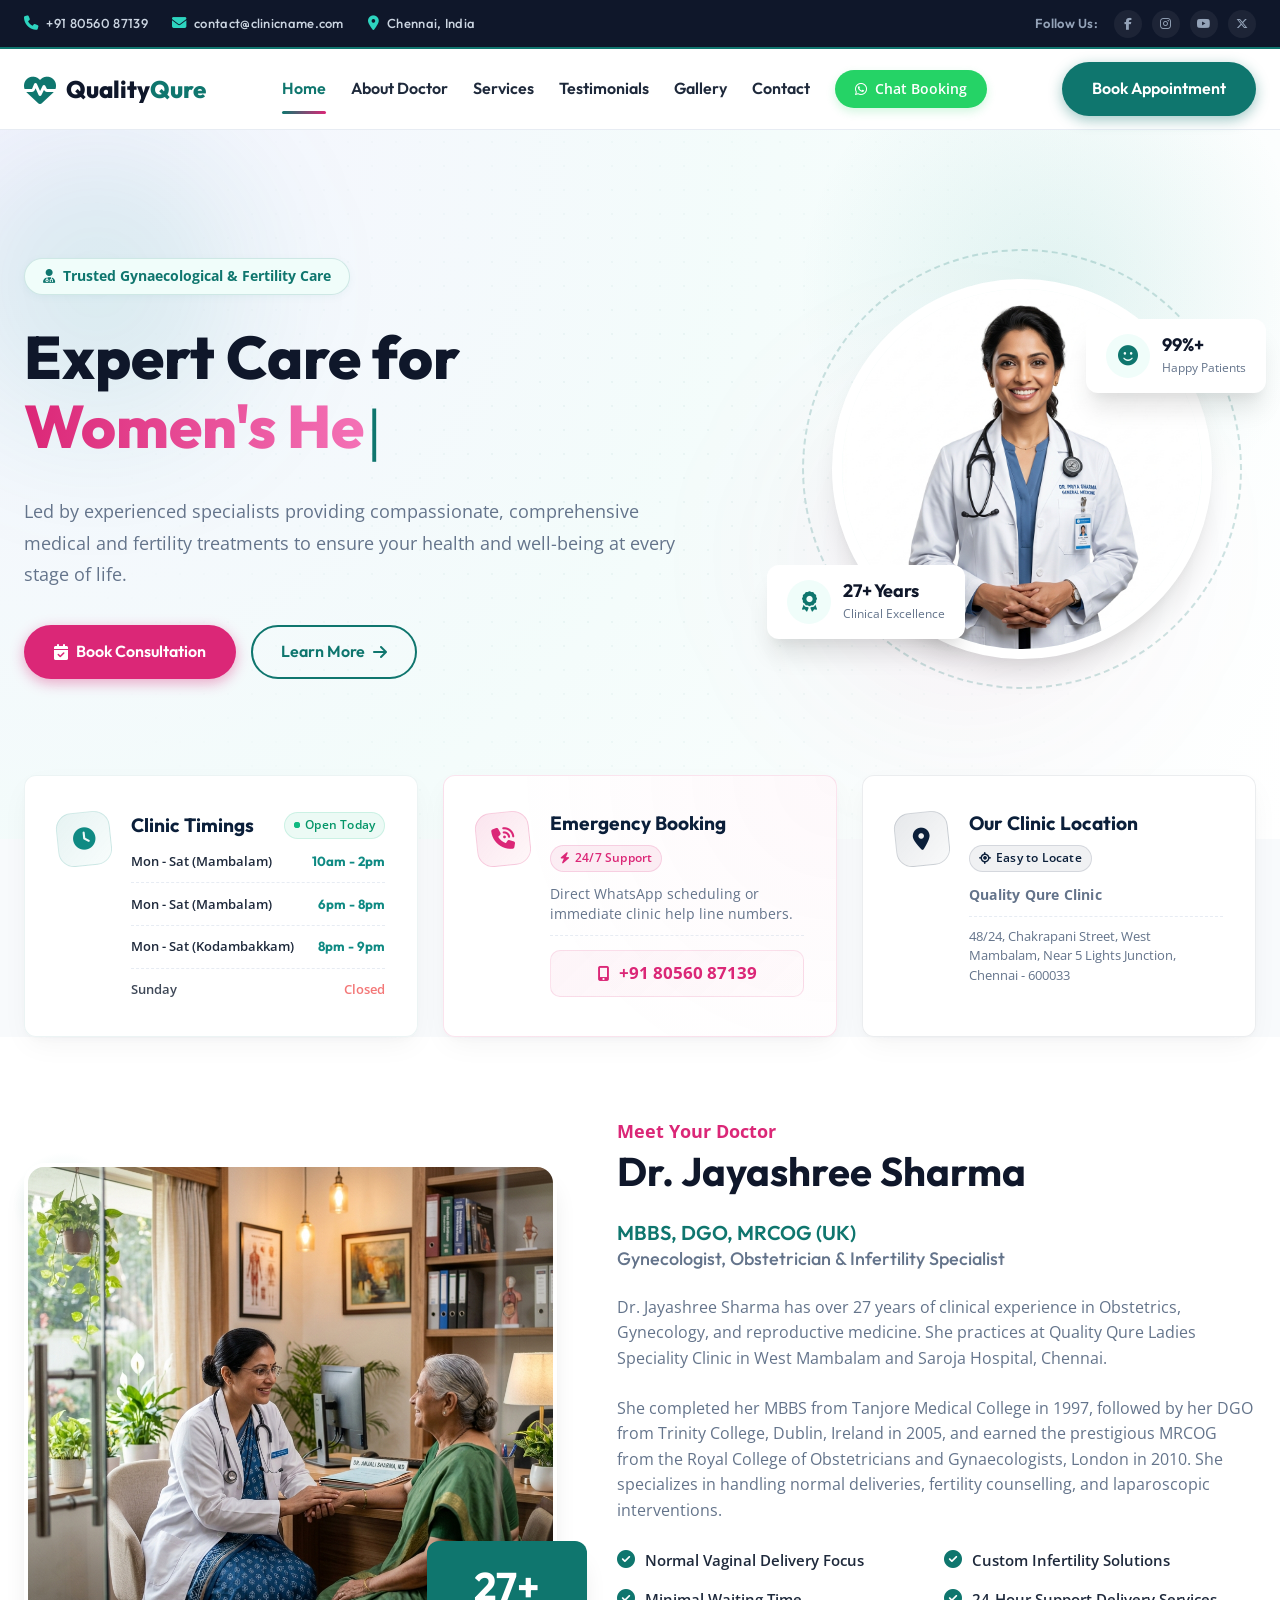
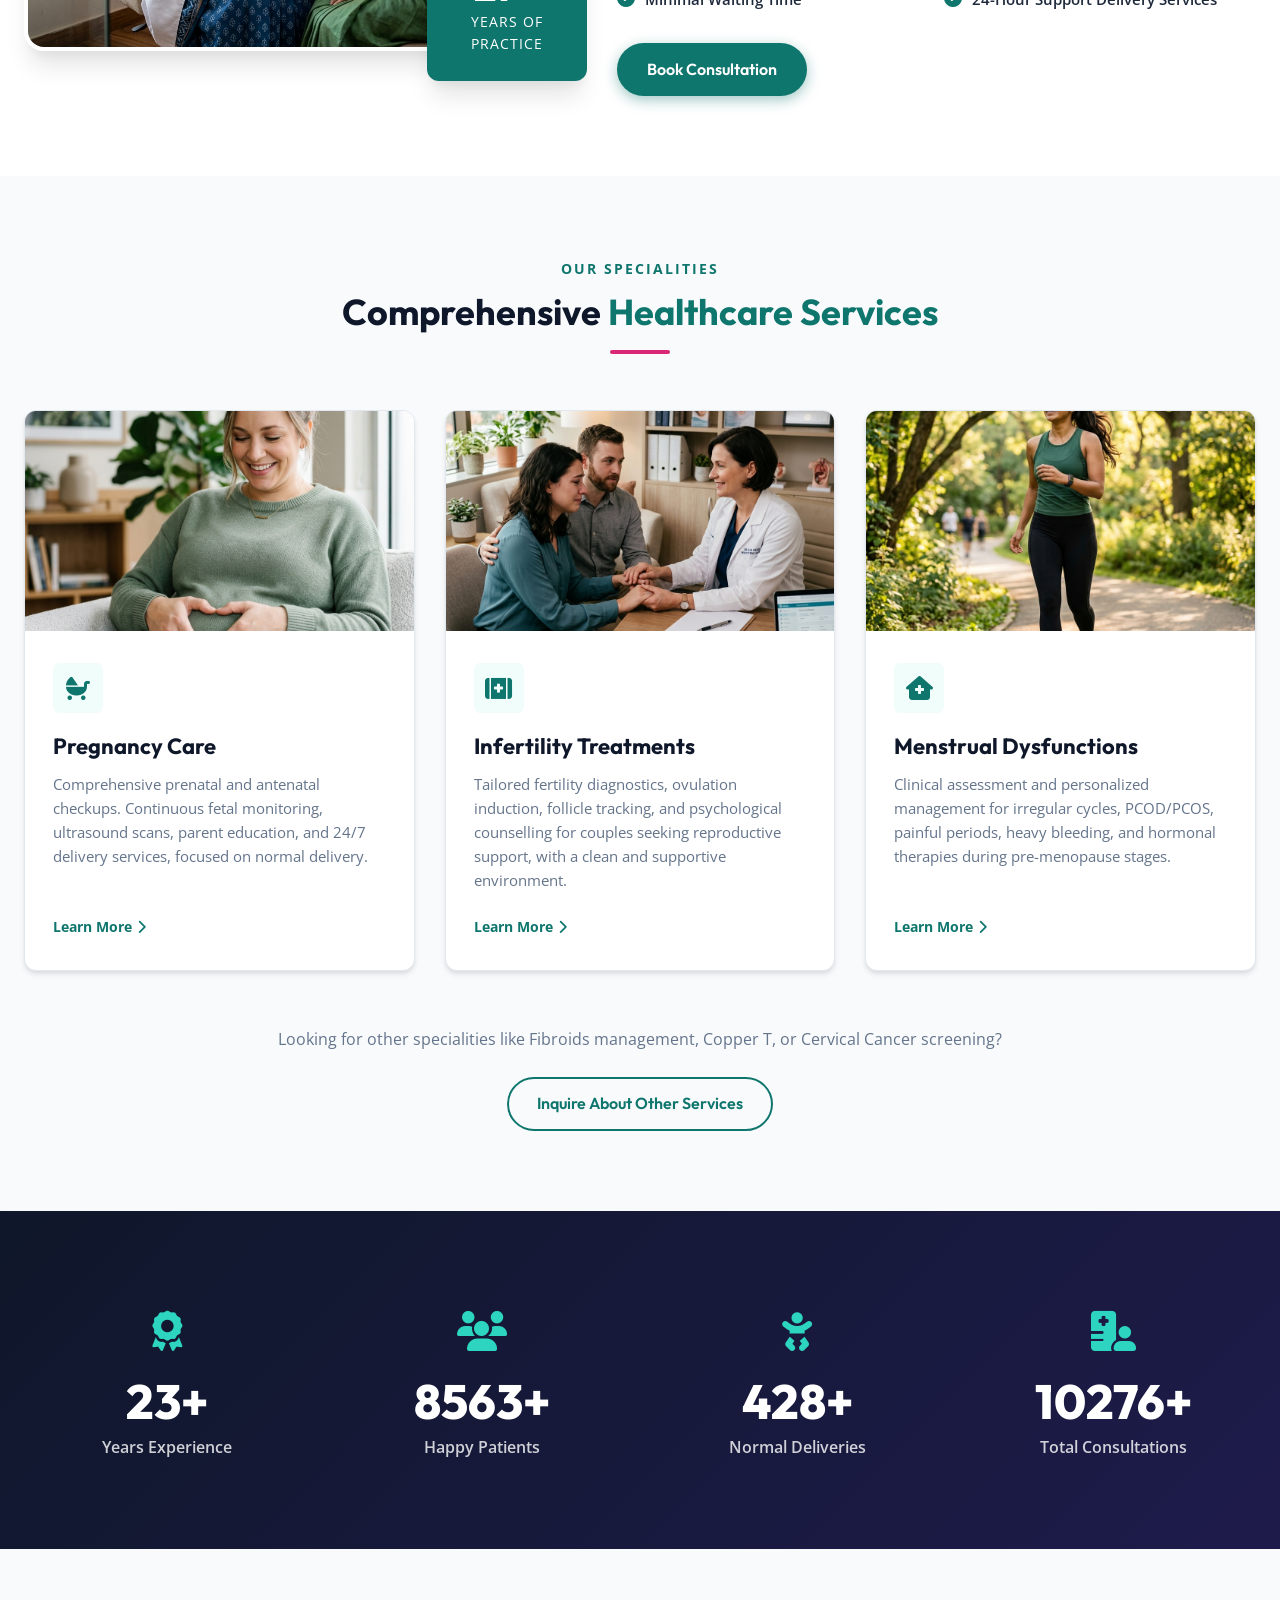
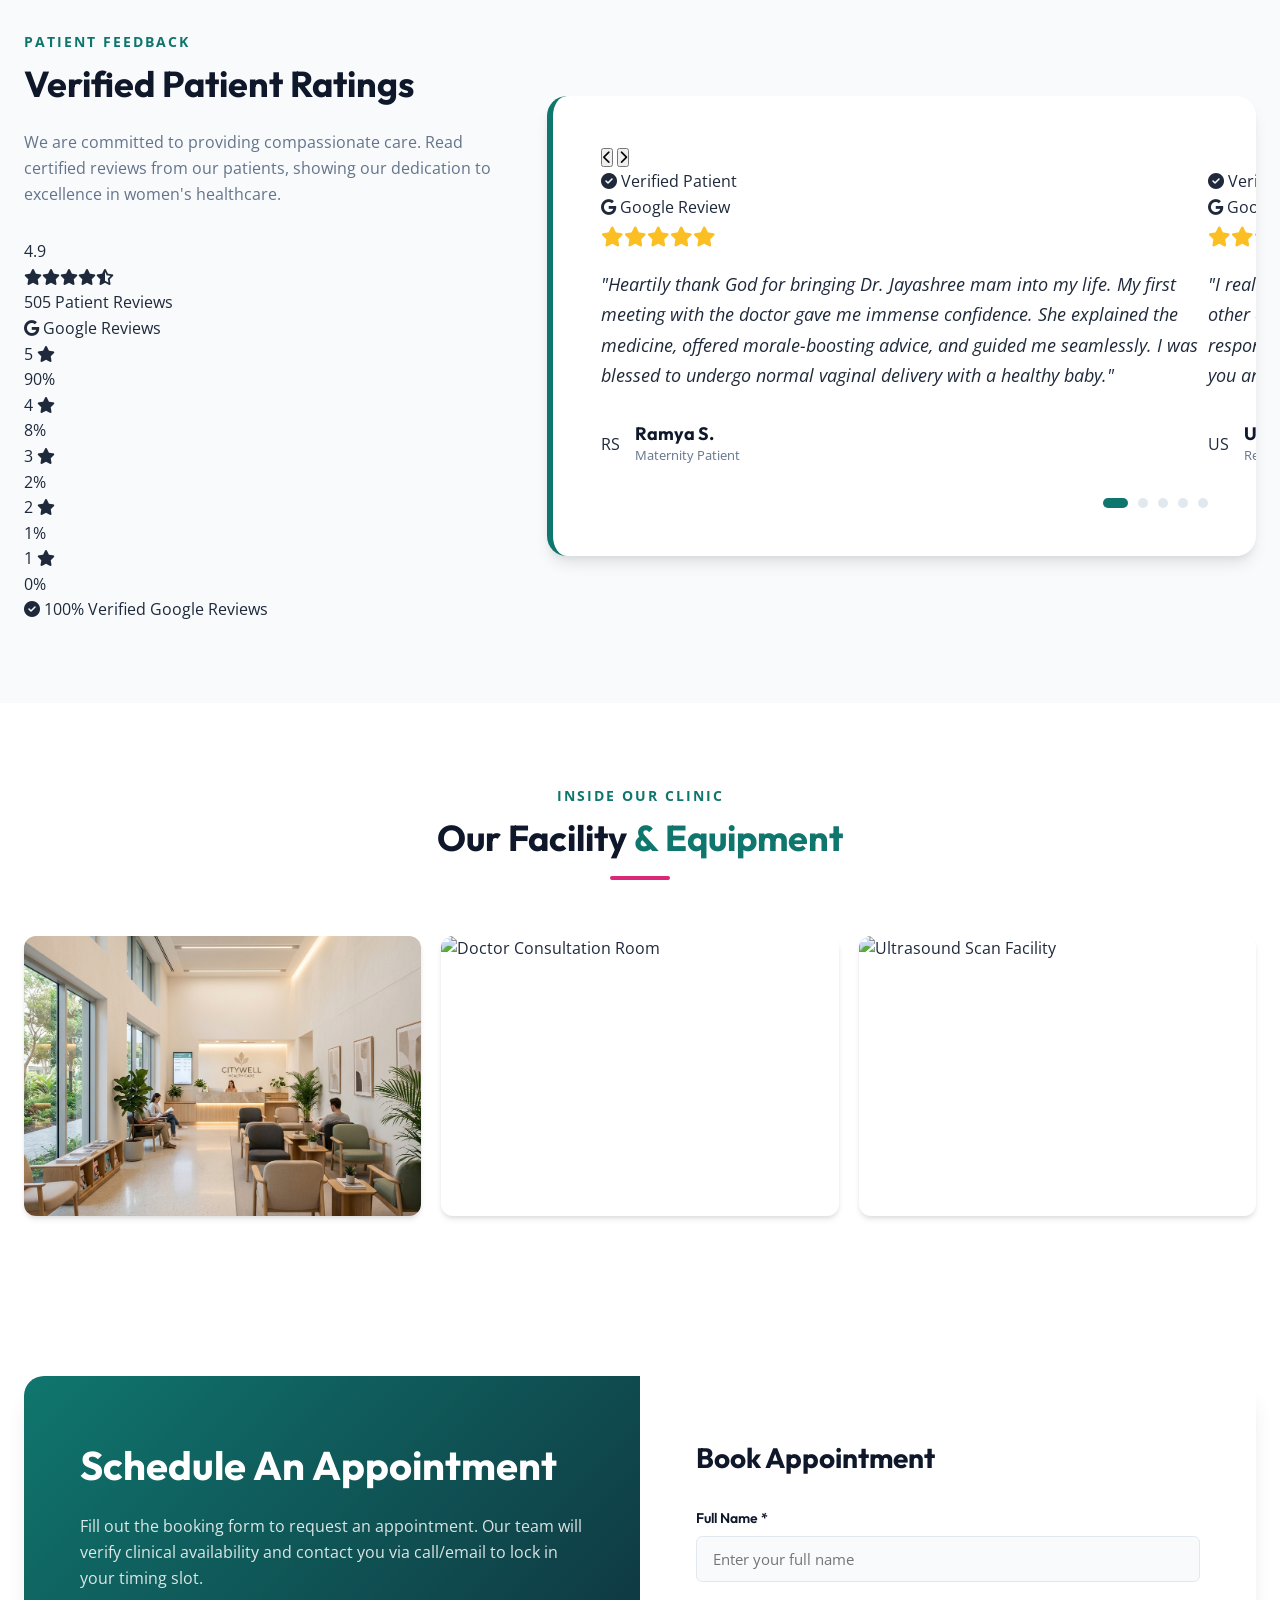
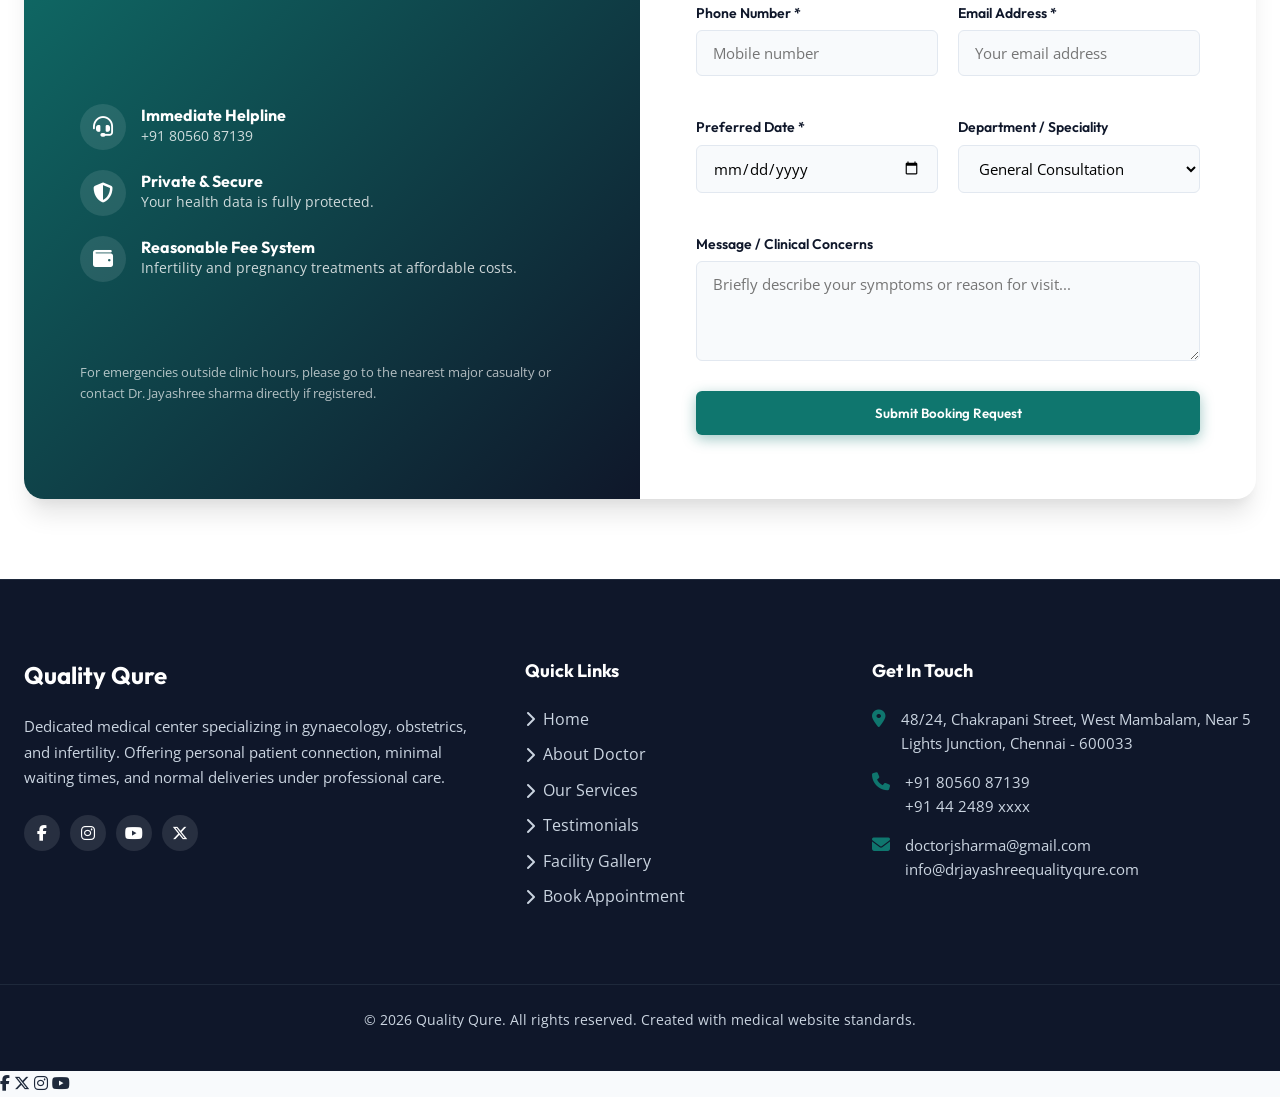
==== index.html @ 62d3a0bb "adding all files" ====
<!DOCTYPE html>
<html lang="en">
<head>
  <meta charset="UTF-8">
  <meta name="viewport" content="width=device-width, initial-scale=1.0">
  <meta name="description" content="Professional Doctor & Clinic Website Template. Reusable, fast, responsive and optimized for medical practitioners.">
  <title>Care & Qure - Professional Doctor Speciality Clinic</title>

  <!-- Google Fonts: Outfit (Headings) & Open Sans (Body), with Poppins & Inter for Hero -->
  <link rel="preconnect" href="https://fonts.googleapis.com">
  <link rel="preconnect" href="https://fonts.gstatic.com" crossorigin>
  <link href="https://fonts.googleapis.com/css2?family=Inter:wght@300;400;500;600;700&family=Poppins:wght@300;400;500;600;700;800&family=Open+Sans:ital,wght@0,300..800;1,300..800&family=Outfit:wght@100..900&display=swap" rel="stylesheet">

  <!-- FontAwesome Icons for modern aesthetic -->
  <link rel="stylesheet" href="https://cdnjs.cloudflare.com/ajax/libs/font-awesome/6.4.2/css/all.min.css">

  <!-- Custom Stylesheet -->
  <link rel="stylesheet" href="css/style.css">
</head>
<body>

  <!-- =========================================
       TOP CONTACT & SOCIAL BAR
       ========================================= -->
  <div class="top-bar">
    <div class="container top-bar-content">
      <ul class="top-bar-info">
        <!-- CUSTOMIZATION: Modify clinic contact details below -->
        <li><i class="fa-solid fa-phone"></i> <a href="tel:+918056087139">+91 80560 87139</a></li>
        <li><i class="fa-solid fa-envelope"></i> <a href="mailto:contact@clinicname.com">contact@clinicname.com</a></li>
        <li><i class="fa-solid fa-location-dot"></i> <span>Chennai, India</span></li>
      </ul>
      <div class="top-bar-social">
        <span>Follow Us:</span>
        <div class="social-links">
          <!-- CUSTOMIZATION: Insert social channel links below -->
          <a href="#" class="social-btn" aria-label="Facebook"><i class="fa-brands fa-facebook-f"></i></a>
          <a href="#" class="social-btn" aria-label="Instagram"><i class="fa-brands fa-instagram"></i></a>
          <a href="#" class="social-btn" aria-label="YouTube"><i class="fa-brands fa-youtube"></i></a>
          <a href="#" class="social-btn" aria-label="Twitter"><i class="fa-brands fa-x-twitter"></i></a>
        </div>
      </div>
    </div>
  </div>

  <!-- =========================================
       MAIN STICKY HEADER & NAVIGATION
       ========================================= -->
  <header class="main-header">
    <div class="container header-container">
      <a href="#home" class="logo">
        <span class="logo-icon"><i class="fa-solid fa-heart-pulse"></i></span>
        <!-- CUSTOMIZATION: Clinic / Doctor Brand Name -->
        <span class="logo-text">Quality<span>Qure</span></span>
      </a>

      <!-- Desktop Navigation Menu -->
      <nav class="nav-menu">
        <a href="index.html" class="nav-link active">Home</a>
        <a href="about.html" class="nav-link">About Doctor</a>
        <a href="services.html" class="nav-link">Services</a>
        <a href="testimonials.html" class="nav-link">Testimonials</a>
        <a href="gallery.html" class="nav-link">Gallery</a>
        <a href="contact.html" class="nav-link">Contact</a>
        
        <!-- Easy Mobile Call Action -->
        <a href="https://wa.me/918056087139" target="_blank" class="nav-whatsapp-btn">
          <i class="fa-brands fa-whatsapp"></i> Chat Booking
        </a>
      </nav>

      <!-- CTA Appointment Button -->
      <a href="contact.html" class="btn btn-primary header-btn">Book Appointment</a>

      <!-- Hamburger Icon for Mobile Drawer -->
      <button class="hamburger" aria-label="Toggle Navigation Menu">
        <i class="fa-solid fa-bars"></i>
      </button>
    </div>
  </header>

  <main>
    <!-- =========================================
         HERO BANNER SECTION
         ========================================= -->
    <section id="home" class="hero">
      <!-- Premium ambient background glows -->
      <div class="hero-glow-1"></div>
      <div class="hero-glow-2"></div>
      
      <div class="container hero-grid">
        <div class="hero-content">
          <div class="hero-tag">
            <i class="fa-solid fa-user-doctor"></i> Trusted Gynaecological & Fertility Care
          </div>
          <!-- CUSTOMIZATION: Main Headline and Specializations -->
          <h1 class="hero-title" id="hero-typewriter-title">Expert Care for <span>Women's Health</span> Needs</h1>
          <p class="hero-text">
            Led by experienced specialists providing compassionate, comprehensive medical and fertility treatments to ensure your health and well-being at every stage of life.
          </p>
          <div class="hero-btns">
            <a href="contact.html" class="btn btn-accent"><i class="fa-solid fa-calendar-check"></i> Book Consultation</a>
            <a href="about.html" class="btn btn-secondary">Learn More <i class="fa-solid fa-arrow-right"></i></a>
          </div>
        </div>
        
        <div class="hero-image-wrapper">
          <!-- Glowing decorative portrait rings -->
          <div class="hero-circle-deco-1"></div>
          <div class="hero-circle-deco-2"></div>

          <!-- Main Hero Portrait -->
          <div class="hero-img-container">
            <!-- CUSTOMIZATION: Replace image with doctor's profile picture -->
            <img src="images/hero_doctor.png" alt="Dr. Jayashree Sharma - Specialist Doctor">
          </div>
          
          <!-- Floating badge 1: Experience -->
          <div class="floating-badge badge-1">
            <div class="icon"><i class="fa-solid fa-award"></i></div>
            <div class="badge-info">
              <h4>27+ Years</h4>
              <p>Clinical Excellence</p>
            </div>
          </div>
          
          <!-- Floating badge 2: Patient Satisfaction -->
          <div class="floating-badge badge-2">
            <div class="icon"><i class="fa-solid fa-face-smile"></i></div>
            <div class="badge-info">
              <h4>99%+</h4>
              <p>Happy Patients</p>
            </div>
          </div>
        </div>
      </div>
    </section>

    <!-- =========================================
         QUICK INFO CARDS OVERLAY
         ========================================= -->
    <section class="quick-info">
      <div class="container quick-info-grid">
        <!-- Card 1: Timings -->
        <div class="info-card card-primary card-timings">
          <div class="info-card-icon"><i class="fa-solid fa-clock"></i></div>
          <div class="info-card-content">
            <div class="card-meta-row">
              <h3>Clinic Timings</h3>
              <div class="status-indicator status-open">
                <span class="status-dot"></span> Open Today
              </div>
            </div>
            <ul class="schedule-list">
              <li><strong>Mon - Sat (Mambalam)</strong> <span class="time-accent">10am - 2pm</span></li>
              <div class="schedule-divider"></div>
              <li><strong>Mon - Sat (Mambalam)</strong> <span class="time-accent">6pm - 8pm</span></li>
              <div class="schedule-divider"></div>
              <li><strong>Mon - Sat (Kodambakkam)</strong> <span class="time-accent">8pm - 9pm</span></li>
              <div class="schedule-divider"></div>
              <li class="sunday-row"><strong>Sunday</strong> <span class="time-closed">Closed</span></li>
            </ul>
          </div>
        </div>

        <!-- Card 2: Contact Info (Focal Point) -->
        <div class="info-card card-accent card-emergency">
          <div class="info-card-icon"><i class="fa-solid fa-phone-volume"></i></div>
          <div class="info-card-content">
            <div class="card-meta-row">
              <h3>Emergency Booking</h3>
              <div class="status-indicator status-support">
                <i class="fa-solid fa-bolt"></i> 24/7 Support
              </div>
            </div>
            <p class="emergency-desc">Direct WhatsApp scheduling or immediate clinic help line numbers.</p>
            <div class="emergency-action-divider"></div>
            <a href="tel:+918056087139" class="emergency-phone-btn">
              <i class="fa-solid fa-mobile-screen-button"></i> +91 80560 87139
            </a>
          </div>
        </div>

        <!-- Card 3: Mail/Location -->
        <div class="info-card card-dark card-location">
          <div class="info-card-icon"><i class="fa-solid fa-location-dot"></i></div>
          <div class="info-card-content">
            <div class="card-meta-row">
              <h3>Our Clinic Location</h3>
              <div class="status-indicator status-easy">
                <i class="fa-solid fa-location-crosshairs"></i> Easy to Locate
              </div>
            </div>
            <p class="clinic-name">Quality Qure Clinic</p>
            <div class="location-divider"></div>
            <p class="clinic-address">48/24, Chakrapani Street, West Mambalam, Near 5 Lights Junction, Chennai - 600033</p>
          </div>
        </div>
      </div>
    </section>

    <!-- =========================================
         ABOUT THE DOCTOR SECTION
         ========================================= -->
    <section id="about" class="about section-padding">
      <div class="container about-grid">
        <div class="about-images">
          <div class="about-img-main">
            <!-- CUSTOMIZATION: Doctor in clinical action / consultation picture -->
            <img src="images/about_doctor.png" alt="Doctor consulting patient in clinic">
          </div>
          <!-- Years of experience floating card -->
          <div class="about-experience-badge">
            <h3>27+</h3>
            <p>Years of Practice</p>
          </div>
          <div class="about-decoration"></div>
        </div>

        <div class="about-content">
          <span class="about-subtitle">Meet Your Doctor</span>
          <!-- CUSTOMIZATION: Doctor name, qualifications & introduction -->
          <h2 class="about-title">Dr. Jayashree Sharma</h2>
          <h3 style="color: var(--primary); font-size: 1.25rem; font-weight: 600; margin-bottom: 1.5rem;">
            MBBS, DGO, MRCOG (UK) <br>
            <span style="color: var(--text-muted); font-size: 1.125rem; font-weight: 500;">Gynecologist, Obstetrician & Infertility Specialist</span>
          </h3>
          <p class="about-text">
            Dr. Jayashree Sharma has over 27 years of clinical experience in Obstetrics, Gynecology, and reproductive medicine. She practices at Quality Qure Ladies Speciality Clinic in West Mambalam and Saroja Hospital, Chennai.
          </p>
          <p class="about-text">
            She completed her MBBS from Tanjore Medical College in 1997, followed by her DGO from Trinity College, Dublin, Ireland in 2005, and earned the prestigious MRCOG from the Royal College of Obstetricians and Gynaecologists, London in 2010. She specializes in handling normal deliveries, fertility counselling, and laparoscopic interventions.
          </p>
          
          <div class="about-features">
            <div class="about-feature-item"><i class="fa-solid fa-circle-check"></i> Normal Vaginal Delivery Focus</div>
            <div class="about-feature-item"><i class="fa-solid fa-circle-check"></i> Custom Infertility Solutions</div>
            <div class="about-feature-item"><i class="fa-solid fa-circle-check"></i> Minimal Waiting Time</div>
            <div class="about-feature-item"><i class="fa-solid fa-circle-check"></i> 24-Hour Support Delivery Services</div>
          </div>
          
          <a href="contact.html" class="btn btn-primary">Book Consultation</a>
        </div>
      </div>
    </section>

    <!-- =========================================
         SERVICES / TREATMENTS GRID
         ========================================= -->
    <section id="services" class="services section-padding">
      <div class="container">
        <div class="section-title-wrapper">
          <span class="section-subtitle">Our Specialities</span>
          <h2 class="section-title">Comprehensive <span>Healthcare Services</span></h2>
          <div class="section-divider"></div>
        </div>

        <div class="services-grid">
          <!-- Service Card 1: Pregnancy -->
          <div class="service-card">
            <div class="service-img">
              <img src="images/pregnancy_service.png" alt="Pregnancy checkups and care">
            </div>
            <div class="service-content">
              <div class="service-icon"><i class="fa-solid fa-baby-carriage"></i></div>
              <h3 class="service-title">Pregnancy Care</h3>
              <p class="service-desc">
                Comprehensive prenatal and antenatal checkups. Continuous fetal monitoring, ultrasound scans, parent education, and 24/7 delivery services, focused on normal delivery.
              </p>
              <a href="pregnancy.html" class="service-link">Learn More <i class="fa-solid fa-chevron-right"></i></a>
            </div>
          </div>

          <!-- Service Card 2: Infertility -->
          <div class="service-card">
            <div class="service-img">
              <img src="images/infertility_service.png" alt="Infertility consultations and diagnostics">
            </div>
            <div class="service-content">
              <div class="service-icon"><i class="fa-solid fa-kit-medical"></i></div>
              <h3 class="service-title">Infertility Treatments</h3>
              <p class="service-desc">
                Tailored fertility diagnostics, ovulation induction, follicle tracking, and psychological counselling for couples seeking reproductive support, with a clean and supportive environment.
              </p>
              <a href="pregnancy.html" class="service-link">Learn More <i class="fa-solid fa-chevron-right"></i></a>
            </div>
          </div>

          <!-- Service Card 3: Menstrual Issues -->
          <div class="service-card">
            <div class="service-img">
              <img src="images/menstrual_service.png" alt="Menstrual health and gynecological care">
            </div>
            <div class="service-content">
              <div class="service-icon"><i class="fa-solid fa-house-medical"></i></div>
              <h3 class="service-title">Menstrual Dysfunctions</h3>
              <p class="service-desc">
                Clinical assessment and personalized management for irregular cycles, PCOD/PCOS, painful periods, heavy bleeding, and hormonal therapies during pre-menopause stages.
              </p>
              <a href="pregnancy.html" class="service-link">Learn More <i class="fa-solid fa-chevron-right"></i></a>
            </div>
          </div>
        </div>
        
        <div class="services-footer">
          <p style="color: var(--text-muted); margin-bottom: 1.5rem;">Looking for other specialities like Fibroids management, Copper T, or Cervical Cancer screening?</p>
          <a href="contact.html" class="btn btn-secondary">Inquire About Other Services</a>
        </div>
      </div>
    </section>

    <!-- =========================================
         STATISTICS & COUNTERS SECTION
         ========================================= -->
    <section class="stats">
      <div class="container stats-grid">
        <!-- Stat Item 1 -->
        <div class="stat-item">
          <div class="stat-icon"><i class="fa-solid fa-award"></i></div>
          <div class="stat-number" data-target="27" data-suffix="+">0+</div>
          <div class="stat-title">Years Experience</div>
        </div>
        
        <!-- Stat Item 2 -->
        <div class="stat-item">
          <div class="stat-icon"><i class="fa-solid fa-users"></i></div>
          <div class="stat-number" data-target="10000" data-suffix="+">0+</div>
          <div class="stat-title">Happy Patients</div>
        </div>
        
        <!-- Stat Item 3 -->
        <div class="stat-item">
          <div class="stat-icon"><i class="fa-solid fa-baby"></i></div>
          <div class="stat-number" data-target="500" data-suffix="+">0+</div>
          <div class="stat-title">Normal Deliveries</div>
        </div>
        
        <!-- Stat Item 4 -->
        <div class="stat-item">
          <div class="stat-icon"><i class="fa-solid fa-hospital-user"></i></div>
          <div class="stat-number" data-target="12000" data-suffix="+">0+</div>
          <div class="stat-title">Total Consultations</div>
        </div>
      </div>
    </section>

    <!-- =========================================
         PATIENT REVIEWS / TESTIMONIALS
         ========================================= -->
    <section id="testimonials" class="testimonials section-padding">
      <div class="container testimonials-grid">
        <!-- Left Column: Dynamic Google Review Summary Widget -->
        <div class="testimonials-intro">
          <span class="section-subtitle">Patient Feedback</span>
          <h2>Verified Patient Ratings</h2>
          <p>
            We are committed to providing compassionate care. Read certified reviews from our patients, showing our dedication to excellence in women's healthcare.
          </p>
          
          <!-- Google Style Rating Summary Card -->
          <div class="rating-summary-card">
            <div class="rating-summary-header">
              <div class="rating-score-block">
                <span class="rating-big-score" id="summaryAvgScore">4.9</span>
                <div class="rating-stars-wrapper" id="summaryHeaderStars">
                  <!-- Generated dynamically in JS -->
                </div>
                <span class="rating-total-count" id="summaryTotalCount">500+ Reviews</span>
              </div>
              <div class="rating-source-badge">
                <i class="fa-brands fa-google google-color-icon"></i>
                <span class="source-text">Google Reviews</span>
              </div>
            </div>
            
            <!-- Histogram rating distribution -->
            <div class="rating-histogram" id="ratingHistogram">
              <!-- Generated dynamically in JS -->
            </div>
            
            <div class="trust-badge-row">
              <i class="fa-solid fa-circle-check trust-icon"></i>
              <span>100% Verified Google Reviews</span>
            </div>
          </div>
        </div>

        <!-- Right Column: Testimonial Slider Container -->
        <div class="testimonial-slider-container">
          <!-- Navigation Arrows -->
          <button class="slider-arrow prev-arrow" id="prevReviewBtn" aria-label="Previous Review">
            <i class="fa-solid fa-chevron-left"></i>
          </button>
          <button class="slider-arrow next-arrow" id="nextReviewBtn" aria-label="Next Review">
            <i class="fa-solid fa-chevron-right"></i>
          </button>
          
          <div class="testimonial-slider-viewport">
            <div class="testimonial-track" id="testimonialTrack">
              <!-- Generated dynamically in JS -->
            </div>
          </div>

          <!-- Dynamic Dot Navigation Controls -->
          <div class="slider-controls" id="sliderControls"></div>
        </div>
      </div>
    </section>

    <!-- =========================================
         CLINIC GALLERY SECTION
         ========================================= -->
    <section id="gallery" class="gallery section-padding">
      <div class="container">
        <div class="section-title-wrapper">
          <span class="section-subtitle">Inside Our Clinic</span>
          <h2 class="section-title">Our Facility <span>& Equipment</span></h2>
          <div class="section-divider"></div>
        </div>

        <div class="gallery-grid">
          <!-- Gallery Item 1 -->
          <div class="gallery-item">
            <img src="images/clinic_gallery_1.png" alt="Quality Qure Clinic Front Lobby">
            <div class="gallery-overlay">
              <i class="fa-solid fa-hospital"></i>
              <h4>Welcome Lobby</h4>
            </div>
          </div>

          <!-- Gallery Item 2 -->
          <div class="gallery-item">
            <img src="images/clinic_gallery_2.png" alt="Doctor Consultation Room">
            <div class="gallery-overlay">
              <i class="fa-solid fa-briefcase-medical"></i>
              <h4>Consultation Room</h4>
            </div>
          </div>

          <!-- Gallery Item 3 -->
          <div class="gallery-item">
            <img src="images/clinic_gallery_3.png" alt="Ultrasound Scan Facility">
            <div class="gallery-overlay">
              <i class="fa-solid fa-heart-pulse"></i>
              <h4>Diagnostic Lab</h4>
            </div>
          </div>
        </div>
      </div>
    </section>

    <!-- =========================================
         APPOINTMENT BOOKING SECTION
         ========================================= -->
    <section id="booking" class="booking-section section-padding">
      <div class="container">
        <div class="booking-grid">
          <!-- Left Info Pane -->
          <div class="booking-info-pane">
            <div>
              <h2>Schedule An Appointment</h2>
              <p>
                Fill out the booking form to request an appointment. Our team will verify clinical availability and contact you via call/email to lock in your timing slot.
              </p>
            </div>
            
            <div class="booking-details-list">
              <!-- Detail 1 -->
              <div class="booking-detail-item">
                <div class="icon"><i class="fa-solid fa-headset"></i></div>
                <div class="booking-detail-content">
                  <h4>Immediate Helpline</h4>
                  <p>+91 80560 87139</p>
                </div>
              </div>
              
              <!-- Detail 2 -->
              <div class="booking-detail-item">
                <div class="icon"><i class="fa-solid fa-shield-halved"></i></div>
                <div class="booking-detail-content">
                  <h4>Private & Secure</h4>
                  <p>Your health data is fully protected.</p>
                </div>
              </div>
              
              <!-- Detail 3 -->
              <div class="booking-detail-item">
                <div class="icon"><i class="fa-solid fa-wallet"></i></div>
                <div class="booking-detail-content">
                  <h4>Reasonable Fee System</h4>
                  <p>Infertility and pregnancy treatments at affordable costs.</p>
                </div>
              </div>
            </div>
            
            <div style="font-size: 0.8rem; opacity: 0.8;">
              <p>For emergencies outside clinic hours, please go to the nearest major casualty or contact Dr. Jayashree sharma directly if registered.</p>
            </div>
          </div>

          <!-- Right Form Pane -->
          <div class="booking-form-pane">
            <h3>Book Appointment</h3>
            <form id="appointmentForm" novalidate>
              <div class="form-group">
                <label for="bookingName" class="form-label">Full Name *</label>
                <input type="text" id="bookingName" class="form-control" placeholder="Enter your full name" required>
              </div>

              <div class="form-group-row">
                <div class="form-group">
                  <label for="bookingPhone" class="form-label">Phone Number *</label>
                  <input type="tel" id="bookingPhone" class="form-control" placeholder="Mobile number" required>
                </div>
                <div class="form-group">
                  <label for="bookingEmail" class="form-label">Email Address *</label>
                  <input type="email" id="bookingEmail" class="form-control" placeholder="Your email address" required>
                </div>
              </div>

              <div class="form-group-row">
                <div class="form-group">
                  <label for="bookingDate" class="form-label">Preferred Date *</label>
                  <input type="date" id="bookingDate" class="form-control" required>
                </div>
                <div class="form-group">
                  <label for="bookingDept" class="form-label">Department / Speciality</label>
                  <select id="bookingDept" class="form-control">
                    <option value="General Consultation">General Consultation</option>
                    <option value="Pregnancy / Antenatal Care">Pregnancy / Antenatal Care</option>
                    <option value="Infertility Counseling">Infertility Counseling</option>
                    <option value="Menstrual Dysfunctions">Menstrual Dysfunctions</option>
                    <option value="Other Treatments">Other Speciality</option>
                  </select>
                </div>
              </div>

              <div class="form-group">
                <label for="bookingMessage" class="form-label">Message / Clinical Concerns</label>
                <textarea id="bookingMessage" class="form-control" placeholder="Briefly describe your symptoms or reason for visit..."></textarea>
              </div>

              <button type="submit" class="btn btn-primary" style="width: 100%; border-radius: var(--radius-sm); margin-top: 10px;">
                Submit Booking Request
              </button>
              
              <!-- Success/Error alert box -->
              <div id="formAlert" class="form-alert"></div>
            </form>
          </div>
        </div>
      </div>
    </section>
  </main>

  <!-- =========================================
       FOOTER SECTION
       ========================================= -->
  <footer class="footer">
    <div class="container footer-grid">
      <!-- Widget 1: Brand Info -->
      <div class="footer-widget-about">
        <h3>Quality Qure</h3>
        <p>
          Dedicated medical center specializing in gynaecology, obstetrics, and infertility. Offering personal patient connection, minimal waiting times, and normal deliveries under professional care.
        </p>
        <div class="social-links">
          <a href="#" class="social-btn" aria-label="Facebook"><i class="fa-brands fa-facebook-f"></i></a>
          <a href="#" class="social-btn" aria-label="Instagram"><i class="fa-brands fa-instagram"></i></a>
          <a href="#" class="social-btn" aria-label="YouTube"><i class="fa-brands fa-youtube"></i></a>
          <a href="#" class="social-btn" aria-label="Twitter"><i class="fa-brands fa-x-twitter"></i></a>
        </div>
      </div>

      <!-- Widget 2: Navigation Links -->
      <div class="footer-widget-links">
        <h4>Quick Links</h4>
        <ul class="footer-links-list">
          <li><a href="index.html"><i class="fa-solid fa-chevron-right"></i> Home</a></li>
          <li><a href="about.html"><i class="fa-solid fa-chevron-right"></i> About Doctor</a></li>
          <li><a href="services.html"><i class="fa-solid fa-chevron-right"></i> Our Services</a></li>
          <li><a href="testimonials.html"><i class="fa-solid fa-chevron-right"></i> Testimonials</a></li>
          <li><a href="gallery.html"><i class="fa-solid fa-chevron-right"></i> Facility Gallery</a></li>
          <li><a href="contact.html"><i class="fa-solid fa-chevron-right"></i> Book Appointment</a></li>
        </ul>
      </div>

      <!-- Widget 3: Contact Details -->
      <div class="footer-widget-contact">
        <h4>Get In Touch</h4>
        <ul class="footer-contact-list">
          <li>
            <i class="fa-solid fa-location-dot"></i>
            <span>48/24, Chakrapani Street, West Mambalam, Near 5 Lights Junction, Chennai - 600033</span>
          </li>
          <li>
            <i class="fa-solid fa-phone"></i>
            <span>+91 80560 87139 <br> +91 44 2489 xxxx</span>
          </li>
          <li>
            <i class="fa-solid fa-envelope"></i>
            <span>doctorjsharma@gmail.com<br>info@drjayashreequalityqure.com</span>
          </li>
        </ul>
      </div>
    </div>

    <!-- Copyright Bar -->
    <div class="footer-bottom">
      <div class="container">
        <p>&copy; 2026 Quality Qure. All rights reserved. Created with medical website standards.</p>
      </div>
    </div>
  </footer>

  <!-- Desktop Fixed Social Bar (Floats/Comes down while scrolling) -->
  <div class="desktop-social-bar">
    <div class="vertical-line"></div>
    <a href="#" class="social-circle" aria-label="Facebook"><i class="fa-brands fa-facebook-f"></i></a>
    <a href="#" class="social-circle" aria-label="Twitter"><i class="fa-brands fa-x-twitter"></i></a>
    <a href="#" class="social-circle" aria-label="Instagram"><i class="fa-brands fa-instagram"></i></a>
    <a href="#" class="social-circle" aria-label="YouTube"><i class="fa-brands fa-youtube"></i></a>
  </div>

  <!-- Link Custom Script -->
  <script src="js/script.js"></script>
</body>
</html>
---- css/style.css ----
/*
  =========================================
  PROFESSIONAL DOCTOR WEBSITE TEMPLATE CSS
  =========================================
  Designed with best practices in modern UI design.
  Features: CSS variables, flex/grid systems, smooth transitions, micro-animations, glassmorphism, responsive designs.
*/

/* 1. CSS VARIABLES (DESIGN SYSTEM) */
:root {
  /* Color Palette */
  --primary: #0f766e;          /* Teal / Medical Theme Primary */
  --primary-dark: #0f172a;     /* Dark Slate Navy for text/dark elements */
  --primary-light: #f0fdfa;    /* Light teal tint for backgrounds */
  --secondary: #1e1b4b;        /* Indigo / Deep Trust color */
  --accent: #db2777;           /* Fuchsia/Pink matching Dr. Jayashree's accent */
  --accent-light: #fdf2f8;     /* Light pink accent background */
  --text-dark: #1e293b;        /* Body text color (Slate 800) */
  --text-muted: #64748b;       /* Muted text (Slate 500) */
  --bg-light: #f8fafc;         /* Light page background (Slate 50) */
  --bg-white: #ffffff;         /* Pure white for cards/navs */
  --border-color: #e2e8f0;     /* Border color (Slate 200) */
  
  /* Typography */
  --font-heading: 'Outfit', -apple-system, BlinkMacSystemFont, "Segoe UI", Roboto, sans-serif;
  --font-body: 'Open Sans', -apple-system, BlinkMacSystemFont, "Segoe UI", Roboto, sans-serif;

  /* Shadows */
  --shadow-sm: 0 1px 3px rgba(0, 0, 0, 0.1), 0 1px 2px rgba(0, 0, 0, 0.06);
  --shadow-md: 0 4px 6px -1px rgba(0, 0, 0, 0.1), 0 2px 4px -1px rgba(0, 0, 0, 0.06);
  --shadow-lg: 0 10px 15px -3px rgba(0, 0, 0, 0.1), 0 4px 6px -2px rgba(0, 0, 0, 0.05);
  --shadow-xl: 0 20px 25px -5px rgba(0, 0, 0, 0.1), 0 10px 10px -5px rgba(0, 0, 0, 0.04);
  
  /* Borders & Radius */
  --radius-sm: 6px;
  --radius-md: 12px;
  --radius-lg: 20px;
  --radius-full: 9999px;
  
  /* Transitions */
  --transition-fast: 0.2s ease;
  --transition-normal: 0.3s ease;
  --transition-slow: 0.5s ease;
  
  /* Layout */
  --container-max: 1400px;
  --header-height: 80px;
}

/* 2. BASE & RESET */
*, *::before, *::after {
  box-sizing: border-box;
  margin: 0;
  padding: 0;
}

html {
  scroll-behavior: smooth;
  font-size: 16px;
}

body {
  font-family: var(--font-body);
  color: var(--text-dark);
  background-color: var(--bg-light);
  line-height: 1.6;
  overflow-x: hidden;
}

h1, h2, h3, h4, h5, h6 {
  font-family: var(--font-heading);
  color: var(--primary-dark);
  font-weight: 700;
  line-height: 1.25;
}

p {
  margin-bottom: 1rem;
}

a {
  text-decoration: none;
  color: inherit;
  transition: var(--transition-fast);
}

img {
  max-width: 100%;
  height: auto;
  display: block;
}

ul {
  list-style: none;
}

/* 3. LAYOUT UTILITIES */
.container {
  width: 100%;
  max-width: var(--container-max);
  margin-left: auto;
  margin-right: auto;
  padding-left: 1.5rem;
  padding-right: 1.5rem;
}

.section-padding {
  padding-top: 5rem;
  padding-bottom: 5rem;
}

.section-title-wrapper {
  text-align: center;
  margin-bottom: 3.5rem;
}

.section-subtitle {
  color: var(--primary);
  text-transform: uppercase;
  font-size: 0.875rem;
  letter-spacing: 2px;
  font-weight: 700;
  margin-bottom: 0.5rem;
  display: inline-block;
}

.section-title {
  font-size: 2.25rem;
  color: var(--primary-dark);
  margin-bottom: 1rem;
}

.section-title span {
  color: var(--primary);
}

.section-divider {
  width: 60px;
  height: 4px;
  background-color: var(--accent);
  margin: 0 auto;
  border-radius: var(--radius-full);
}

/* 4. BUTTONS & INTERACTIVES */
.btn {
  display: inline-flex;
  align-items: center;
  justify-content: center;
  padding: 0.75rem 1.75rem;
  font-family: var(--font-heading);
  font-weight: 600;
  border-radius: var(--radius-full);
  transition: all var(--transition-normal);
  cursor: pointer;
  border: 2px solid transparent;
  gap: 8px;
}

.btn-primary {
  background-color: var(--primary);
  color: var(--bg-white);
  box-shadow: 0 4px 14px rgba(15, 118, 110, 0.4);
}

.btn-primary:hover {
  background-color: var(--primary-dark);
  transform: translateY(-2px);
  box-shadow: 0 6px 20px rgba(15, 23, 42, 0.4);
}

.btn-secondary {
  background-color: transparent;
  border-color: var(--primary);
  color: var(--primary);
}

.btn-secondary:hover {
  background-color: var(--primary);
  color: var(--bg-white);
  transform: translateY(-2px);
}

.btn-accent {
  background-color: var(--accent);
  color: var(--bg-white);
  box-shadow: 0 4px 14px rgba(219, 39, 119, 0.4);
  animation: pulse-animation 2s infinite;
}

.btn-accent:hover {
  background-color: var(--secondary);
  transform: translateY(-2px);
  animation: none;
}

.social-links {
  display: flex;
  gap: 10px;
}

.social-btn {
  width: 36px;
  height: 36px;
  background-color: rgba(255, 255, 255, 0.1);
  color: var(--bg-white);
  border-radius: 50%;
  display: flex;
  align-items: center;
  justify-content: center;
  transition: var(--transition-normal);
}

.social-btn:hover {
  background-color: var(--primary);
  transform: scale(1.1);
}

/* 5. TOP BAR & NAVIGATION */
.top-bar {
  background-color: var(--primary-dark);
  color: #cbd5e1;
  font-size: 0.8125rem;
  font-family: var(--font-heading);
  font-weight: 500;
  padding: 0.6rem 0;
  border-bottom: 2px solid var(--primary);
  letter-spacing: 0.3px;
}

.top-bar-content {
  display: flex;
  justify-content: space-between;
  align-items: center;
}

.top-bar-info {
  display: flex;
  gap: 24px;
}

.top-bar-info li {
  display: flex;
  align-items: center;
  gap: 8px;
}

.top-bar-info li i {
  color: #2dd4bf;
  font-size: 0.9rem;
}

.top-bar-info a {
  transition: var(--transition-fast);
}

.top-bar-info a:hover {
  color: #2dd4bf;
}

.top-bar-social {
  display: flex;
  align-items: center;
  gap: 12px;
}

.top-bar-social span {
  color: #94a3b8;
  font-weight: 600;
  margin-right: 4px;
}

.top-bar .social-btn {
  width: 28px;
  height: 28px;
  font-size: 0.75rem;
  background-color: rgba(255, 255, 255, 0.06);
  color: #94a3b8;
}

/* Brand specific social hovers */
.top-bar .social-btn:has(.fa-facebook-f):hover {
  background-color: #1877f2;
  color: #fff;
  transform: scale(1.1);
}

.top-bar .social-btn:has(.fa-instagram):hover {
  background: linear-gradient(45deg, #f09433, #dc2743, #cc2366, #bc1888);
  color: #fff;
  transform: scale(1.1);
}

.top-bar .social-btn:has(.fa-youtube):hover {
  background-color: #ff0000;
  color: #fff;
  transform: scale(1.1);
}

.top-bar .social-btn:has(.fa-x-twitter):hover {
  background-color: #000000;
  color: #fff;
  transform: scale(1.1);
}

/* Header */
.main-header {
  position: sticky;
  top: 0;
  left: 0;
  width: 100%;
  background-color: rgba(255, 255, 255, 0.95);
  backdrop-filter: blur(12px);
  -webkit-backdrop-filter: blur(12px);
  border-bottom: 1px solid rgba(226, 232, 240, 0.8);
  z-index: 1000;
  transition: all var(--transition-normal);
}

.main-header.scrolled {
  background-color: rgba(255, 255, 255, 0.9);
  box-shadow: var(--shadow-md);
  border-bottom-color: rgba(226, 232, 240, 0.95);
}

.header-container {
  display: flex;
  justify-content: space-between;
  align-items: center;
  height: var(--header-height);
}

.logo {
  display: flex;
  align-items: center;
  gap: 10px;
}

.logo:hover .logo-icon {
  transform: scale(1.1) rotate(5deg);
}

.logo-icon {
  font-size: 2rem;
  color: var(--primary);
  transition: transform var(--transition-normal);
}

.logo-text {
  font-family: var(--font-heading);
  font-size: 1.5rem;
  font-weight: 800;
  color: var(--primary-dark);
}

.logo-text span {
  color: var(--primary);
}

/* Navbar Navigation */
.nav-menu {
  display: flex;
  gap: 25px;
  align-items: center;
}

.nav-link {
  font-family: var(--font-heading);
  font-weight: 600;
  color: var(--text-dark);
  font-size: 1rem;
  padding: 0.5rem 0;
  position: relative;
}

.nav-link::after {
  content: '';
  position: absolute;
  bottom: -4px;
  left: 50%;
  width: 0;
  height: 3px;
  background: linear-gradient(90deg, var(--primary) 0%, var(--accent) 100%);
  border-radius: var(--radius-full);
  transition: all var(--transition-normal);
  transform: translateX(-50%);
}

.nav-link:hover, .nav-link.active {
  color: var(--primary);
}

.nav-link:hover::after, .nav-link.active::after {
  width: 100%;
}

/* Custom WhatsApp Button in Navigation */
.nav-whatsapp-btn {
  display: inline-flex;
  align-items: center;
  gap: 8px;
  padding: 0.5rem 1.25rem;
  font-size: 0.875rem;
  font-weight: 600;
  border-radius: var(--radius-full);
  background-color: #25d366;
  color: var(--bg-white) !important;
  box-shadow: 0 4px 10px rgba(37, 211, 102, 0.2);
  transition: all var(--transition-normal);
}

.nav-whatsapp-btn:hover {
  background-color: #1ebd59;
  transform: translateY(-2px);
  box-shadow: 0 6px 14px rgba(37, 211, 102, 0.35);
}

/* Dropdown Menu Styles */
.nav-item-dropdown {
  position: relative;
}

.nav-item-dropdown .nav-link {
  display: flex;
  align-items: center;
  gap: 6px;
  cursor: pointer;
}

.dropdown-arrow {
  font-size: 0.75rem;
  transition: transform var(--transition-normal);
}

.dropdown-menu {
  position: absolute;
  top: 100%;
  left: 50%;
  transform: translateX(-50%) translateY(15px);
  background-color: var(--bg-white);
  min-width: 240px;
  padding: 0.75rem 0;
  border-radius: var(--radius-md);
  box-shadow: var(--shadow-xl);
  border: 1px solid var(--border-color);
  opacity: 0;
  visibility: hidden;
  transition: opacity var(--transition-normal), transform var(--transition-normal), visibility var(--transition-normal);
  z-index: 1100;
}

.dropdown-menu li {
  width: 100%;
}

.dropdown-menu li a {
  display: block;
  padding: 0.6rem 1.5rem;
  font-size: 0.9rem;
  font-weight: 600;
  color: var(--text-dark);
  transition: all var(--transition-fast);
}

.dropdown-menu li a:hover {
  background-color: var(--primary-light);
  color: var(--primary);
  padding-left: 1.75rem; /* micro-slide effect */
}

/* Hover behaviors for Desktop */
@media (min-width: 769px) {
  .nav-item-dropdown:hover .dropdown-menu {
    opacity: 1;
    visibility: visible;
    transform: translateX(-50%) translateY(0);
  }
  
  .nav-item-dropdown:hover .dropdown-arrow {
    transform: rotate(180deg);
  }
}

/* Hamburger mobile button */
.hamburger {
  display: none;
  cursor: pointer;
  background: none;
  border: none;
  font-size: 1.5rem;
  color: var(--primary-dark);
}

/* 6. HERO SECTION */
.hero {
  position: relative;
  background: radial-gradient(circle at 0% 0%, rgba(245, 243, 255, 0.9) 0%, rgba(240, 253, 250, 0.6) 50%, rgba(255, 255, 255, 1) 100%);
  padding: 8rem 0 10rem 0;
  overflow: hidden;
}

/* Subtle background mesh dots pattern */
.hero::before {
  content: '';
  position: absolute;
  top: 0;
  left: 0;
  width: 100%;
  height: 100%;
  background-image: radial-gradient(rgba(15, 118, 110, 0.08) 1.5px, transparent 1.5px);
  background-size: 24px 24px;
  mask-image: radial-gradient(circle at 50% 50%, black 20%, transparent 80%);
  -webkit-mask-image: radial-gradient(circle at 50% 50%, black 20%, transparent 80%);
  opacity: 0.6;
  z-index: 1;
  pointer-events: none;
}

.hero::after {
  content: '';
  position: absolute;
  top: -10%;
  right: -5%;
  width: 45%;
  height: 65%;
  background: radial-gradient(circle, rgba(13, 148, 136, 0.1) 0%, transparent 70%);
  border-radius: 50%;
  z-index: 1;
  pointer-events: none;
}

/* Ambient glow blobs */
.hero-glow-1 {
  position: absolute;
  top: -10%;
  left: -10%;
  width: 450px;
  height: 450px;
  background: radial-gradient(circle, rgba(13, 148, 136, 0.15) 0%, transparent 70%);
  filter: blur(50px);
  z-index: 1;
  pointer-events: none;
  animation: pulse-glow-1 8s ease-in-out infinite alternate;
}

.hero-glow-2 {
  position: absolute;
  bottom: 5%;
  right: 5%;
  width: 500px;
  height: 500px;
  background: radial-gradient(circle, rgba(219, 39, 119, 0.08) 0%, transparent 70%);
  filter: blur(60px);
  z-index: 1;
  pointer-events: none;
  animation: pulse-glow-2 10s ease-in-out infinite alternate;
}

@keyframes pulse-glow-1 {
  0% { transform: translate(0, 0) scale(1); }
  100% { transform: translate(30px, 20px) scale(1.1); }
}

@keyframes pulse-glow-2 {
  0% { transform: translate(0, 0) scale(1); }
  100% { transform: translate(-40px, -30px) scale(1.15); }
}

.hero-grid {
  display: grid;
  grid-template-columns: 1.2fr 0.8fr;
  gap: 60px;
  align-items: center;
  position: relative;
  z-index: 2;
}

.hero-content {
  max-width: 680px;
  position: relative;
  z-index: 3;
}

.hero-tag {
  background-color: var(--primary-light);
  color: var(--primary);
  padding: 6px 18px;
  border-radius: var(--radius-full);
  font-size: 0.875rem;
  font-weight: 700;
  display: inline-flex;
  align-items: center;
  gap: 8px;
  margin-bottom: 1.75rem;
  border: 1px solid rgba(15, 118, 110, 0.15);
  box-shadow: 0 2px 8px rgba(15, 118, 110, 0.05);
}

.hero-title {
  font-size: 3.75rem;
  color: var(--primary-dark);
  line-height: 1.15;
  margin-bottom: 1.75rem;
  font-weight: 800;
}

.hero-title span.highlight {
  color: var(--accent);
  background: linear-gradient(to right, var(--accent), #f472b6);
  -webkit-background-clip: text;
  -webkit-text-fill-color: transparent;
  display: inline-block;
  font-weight: 800;
}

/* Typewriter animation cursor blinkers */
.typewriter-cursor {
  font-weight: 300;
  color: var(--primary);
  animation: cursor-blink 0.8s infinite;
  margin-left: 2px;
  display: inline-block;
  vertical-align: middle;
}

.typewriter-cursor.finished {
  animation: cursor-blink-slow 1.5s infinite;
}

@keyframes cursor-blink {
  0%, 100% { opacity: 1; }
  50% { opacity: 0; }
}

@keyframes cursor-blink-slow {
  0%, 100% { opacity: 0.5; }
  50% { opacity: 0; }
}

.hero-text {
  font-size: 1.15rem;
  color: var(--text-muted);
  margin-bottom: 2.25rem;
  line-height: 1.7;
}

.hero-btns {
  display: flex;
  gap: 15px;
}

/* Hero Image & Floating elements */
.hero-image-wrapper {
  position: relative;
  display: flex;
  justify-content: center;
  align-items: center;
  z-index: 3;
}

/* Rotating decorative ring */
.hero-circle-deco-1 {
  position: absolute;
  width: 440px;
  height: 440px;
  border-radius: 50%;
  border: 2px dashed rgba(15, 118, 110, 0.2);
  z-index: 1;
  animation: rotate-clockwise 40s linear infinite;
  pointer-events: none;
}

/* Pulsing background circle glow */
.hero-circle-deco-2 {
  position: absolute;
  width: 400px;
  height: 400px;
  border-radius: 50%;
  background: radial-gradient(circle, rgba(13, 148, 136, 0.06) 0%, transparent 70%);
  z-index: 1;
  pointer-events: none;
  animation: pulse-ring 4s ease-in-out infinite alternate;
}

@keyframes rotate-clockwise {
  0% { transform: rotate(0deg); }
  100% { transform: rotate(360deg); }
}

@keyframes pulse-ring {
  0% { transform: scale(0.95); opacity: 0.8; }
  100% { transform: scale(1.05); opacity: 1; }
}

.hero-img-container {
  width: 380px;
  height: 380px;
  border-radius: 50%;
  overflow: hidden;
  border: 10px solid var(--bg-white);
  box-shadow: var(--shadow-xl);
  position: relative;
  background-color: var(--primary-light);
  z-index: 2;
}

.hero-img-container img {
  width: 100%;
  height: 100%;
  object-fit: cover;
}

.floating-badge {
  position: absolute;
  background-color: var(--bg-white);
  box-shadow: var(--shadow-xl);
  padding: 15px 20px;
  border-radius: var(--radius-md);
  display: flex;
  align-items: center;
  gap: 12px;
  z-index: 5;
}

.badge-1 {
  bottom: 20px;
  left: -20px;
  animation: float-y-animation 4s ease-in-out infinite;
}

.badge-2 {
  top: 40px;
  right: -10px;
  animation: float-y-animation 5s ease-in-out infinite alternate;
}

.floating-badge .icon {
  width: 44px;
  height: 44px;
  background-color: var(--primary-light);
  color: var(--primary);
  border-radius: 50%;
  display: flex;
  align-items: center;
  justify-content: center;
  font-size: 1.25rem;
}

.badge-info h4 {
  font-size: 1.125rem;
  font-weight: 700;
  margin-bottom: 2px;
}

.badge-info p {
  font-size: 0.75rem;
  color: var(--text-muted);
  margin: 0;
}

/* 7. QUICK INFO SECTION */
.quick-info {
  margin-top: -4rem;
  position: relative;
  z-index: 10;
}

.quick-info-grid {
  display: grid;
  grid-template-columns: repeat(3, 1fr);
  gap: 25px;
}

.info-card {
  background-color: rgba(255, 255, 255, 0.96);
  backdrop-filter: blur(12px);
  -webkit-backdrop-filter: blur(12px);
  padding: 2.25rem 2rem;
  border-radius: var(--radius-md);
  box-shadow: 0 10px 30px -5px rgba(15, 23, 42, 0.05), 0 4px 12px -2px rgba(15, 23, 42, 0.03);
  display: flex;
  gap: 20px;
  align-items: flex-start;
  transition: transform 0.4s cubic-bezier(0.16, 1, 0.3, 1), 
              box-shadow 0.4s cubic-bezier(0.16, 1, 0.3, 1), 
              border-color 0.4s cubic-bezier(0.16, 1, 0.3, 1), 
              background-color 0.4s cubic-bezier(0.16, 1, 0.3, 1);
  border: 1px solid rgba(15, 118, 110, 0.06);
  position: relative;
  overflow: hidden;
}

.info-card::after {
  content: '';
  position: absolute;
  bottom: 0;
  left: 0;
  width: 100%;
  height: 4px;
  transform: scaleX(0);
  transform-origin: center;
  transition: transform 0.3s cubic-bezier(0.16, 1, 0.3, 1);
}

.info-card:hover {
  transform: translateY(-8px) scale(1.015);
  box-shadow: 0 20px 40px -15px rgba(15, 23, 42, 0.12), 0 8px 20px -8px rgba(15, 23, 42, 0.05);
}

.info-card:hover::after {
  transform: scaleX(1);
}

/* Card 1: Timings Border & Accent */
.info-card.card-primary {
  border-color: rgba(15, 118, 110, 0.08);
}
.info-card.card-primary::after {
  background: linear-gradient(90deg, #0F8A83 0%, #14b8a6 100%);
}

/* Card 2: Emergency Booking Border & Accent */
.info-card.card-emergency {
  border-color: rgba(219, 39, 119, 0.12);
  background-image: radial-gradient(circle at top right, rgba(219, 39, 119, 0.03), transparent 70%);
}
.info-card.card-emergency::after {
  background: linear-gradient(90deg, #db2777 0%, #f43f5e 100%);
}
.info-card.card-emergency:hover {
  border-color: rgba(219, 39, 119, 0.25);
  box-shadow: 0 20px 40px -15px rgba(219, 39, 119, 0.15), 0 8px 20px -8px rgba(219, 39, 119, 0.05);
}

/* Card 3: Location Border & Accent */
.info-card.card-location {
  border-color: rgba(11, 31, 58, 0.08);
}
.info-card.card-location::after {
  background: linear-gradient(90deg, #0B1F3A 0%, #475569 100%);
}
.info-card.card-location:hover {
  border-color: rgba(11, 31, 58, 0.2);
  box-shadow: 0 20px 40px -15px rgba(11, 31, 58, 0.15), 0 8px 20px -8px rgba(11, 31, 58, 0.05);
}

/* Rounded squircle icon container with gradient background */
.info-card-icon {
  width: 54px;
  height: 54px;
  border-radius: 16px;
  display: flex;
  align-items: center;
  justify-content: center;
  font-size: 1.4rem;
  flex-shrink: 0;
  transform: rotate(-6deg);
  transition: transform 0.4s cubic-bezier(0.175, 0.885, 0.32, 1.275);
}

.info-card-icon i {
  transition: transform 0.4s cubic-bezier(0.175, 0.885, 0.32, 1.275);
}

.info-card:hover .info-card-icon {
  transform: rotate(0deg) scale(1.08);
}

.info-card:hover .info-card-icon i {
  transform: scale(1.1);
}

.card-primary .info-card-icon {
  background: linear-gradient(135deg, rgba(15, 138, 131, 0.1) 0%, rgba(20, 184, 166, 0.03) 100%);
  color: #0F8A83;
  border: 1px solid rgba(15, 138, 131, 0.15);
}

.card-emergency .info-card-icon {
  background: linear-gradient(135deg, rgba(219, 39, 119, 0.12) 0%, rgba(244, 63, 94, 0.04) 100%);
  color: #db2777;
  border: 1px solid rgba(219, 39, 119, 0.18);
  animation: pulse-icon 2s infinite alternate ease-in-out;
}

@keyframes pulse-icon {
  0% { box-shadow: 0 0 0 0 rgba(219, 39, 119, 0.15); }
  100% { box-shadow: 0 0 0 8px rgba(219, 39, 119, 0); }
}

.card-location .info-card-icon {
  background: linear-gradient(135deg, rgba(11, 31, 58, 0.1) 0%, rgba(71, 85, 105, 0.03) 100%);
  color: #0B1F3A;
  border: 1px solid rgba(11, 31, 58, 0.15);
}

/* Typography Hierarchy & Spacing */
.info-card-content {
  flex-grow: 1;
}

.card-meta-row {
  display: flex;
  justify-content: space-between;
  align-items: center;
  margin-bottom: 0.75rem;
  gap: 10px;
  flex-wrap: wrap;
}

.info-card-content h3 {
  font-family: var(--font-heading);
  font-size: 1.2rem;
  font-weight: 700;
  color: #0B1F3A;
  margin-bottom: 0;
  line-height: 1.2;
}

.info-card-content p {
  font-size: 0.85rem;
  color: var(--text-muted);
  margin-bottom: 0;
}

/* Status Indicators */
.status-indicator {
  font-size: 0.72rem;
  font-weight: 600;
  padding: 0.2rem 0.55rem;
  border-radius: var(--radius-full);
  display: inline-flex;
  align-items: center;
  gap: 5px;
  letter-spacing: 0.2px;
}

.status-open {
  background-color: rgba(16, 185, 129, 0.08);
  color: #059669;
  border: 1px solid rgba(16, 185, 129, 0.15);
}

.status-dot {
  width: 6px;
  height: 6px;
  background-color: #10b981;
  border-radius: 50%;
  display: inline-block;
  position: relative;
}

.status-dot::after {
  content: '';
  position: absolute;
  top: 0;
  left: 0;
  width: 100%;
  height: 100%;
  background-color: #10b981;
  border-radius: 50%;
  animation: pulse-dot 1.8s infinite ease-in-out;
  transform-origin: center;
}

@keyframes pulse-dot {
  0% { transform: scale(1); opacity: 0.8; }
  100% { transform: scale(2.6); opacity: 0; }
}

.status-support {
  background-color: rgba(219, 39, 119, 0.08);
  color: #db2777;
  border: 1px solid rgba(219, 39, 119, 0.15);
}

.status-support i {
  font-size: 0.7rem;
  color: #db2777;
  animation: flash 1.5s infinite alternate ease-in-out;
}

@keyframes flash {
  0% { opacity: 0.5; }
  100% { opacity: 1; filter: drop-shadow(0 0 2px rgba(219, 39, 119, 0.5)); }
}

.status-easy {
  background-color: rgba(11, 31, 58, 0.06);
  color: #0B1F3A;
  border: 1px solid rgba(11, 31, 58, 0.12);
}

.status-easy i {
  font-size: 0.75rem;
}

/* Custom Dividers */
.schedule-divider, 
.emergency-action-divider, 
.location-divider {
  height: 1px;
  border-bottom: 1px dashed rgba(226, 232, 240, 0.8);
  margin: 0.65rem 0;
  width: 100%;
}

/* Schedule List */
.info-card-content .schedule-list {
  margin-top: 0.5rem;
}

.info-card-content .schedule-list li {
  font-size: 0.825rem;
  display: flex;
  justify-content: space-between;
  align-items: center;
  color: #334155;
  font-weight: 500;
}

.info-card-content .schedule-list li strong {
  font-weight: 600;
  color: #1e293b;
}

.time-accent {
  color: #0F8A83;
  font-weight: 700;
  font-family: var(--font-heading);
}

.time-closed {
  color: #ef4444;
  font-weight: 600;
  opacity: 0.85;
}

.sunday-row {
  opacity: 0.85;
}

/* Emergency Booking Styles */
.emergency-desc {
  font-size: 0.825rem;
  color: var(--text-muted);
  line-height: 1.5;
  margin-top: 0.25rem;
}

.emergency-phone-btn {
  display: inline-flex;
  align-items: center;
  gap: 10px;
  font-size: 1.05rem;
  font-weight: 700;
  color: #db2777;
  background: linear-gradient(135deg, rgba(219, 39, 119, 0.05) 0%, rgba(244, 63, 94, 0.01) 100%);
  padding: 0.55rem 1rem;
  border-radius: 10px;
  border: 1px solid rgba(219, 39, 119, 0.12);
  transition: all var(--transition-fast);
  margin-top: 0.25rem;
  width: 100%;
  justify-content: center;
}

.emergency-phone-btn:hover {
  background: linear-gradient(135deg, rgba(219, 39, 119, 0.08) 0%, rgba(244, 63, 94, 0.04) 100%);
  transform: translateY(-2px);
  box-shadow: 0 4px 12px rgba(219, 39, 119, 0.08);
  border-color: rgba(219, 39, 119, 0.2);
}

.emergency-phone-btn i {
  font-size: 0.95rem;
}

/* Location Card Styles */
.clinic-name {
  font-size: 0.9rem;
  font-weight: 700;
  color: #0B1F3A;
  margin-top: 0.25rem;
  letter-spacing: 0.2px;
}

.clinic-address {
  font-size: 0.8rem !important;
  line-height: 1.5;
  color: var(--text-muted);
}

/* 8. ABOUT SECTION */
.about {
  background-color: var(--bg-white);
}

.about-grid {
  display: grid;
  grid-template-columns: 1fr 1.2fr;
  gap: 60px;
  align-items: center;
}

.about-images {
  position: relative;
}

.about-img-main {
  border-radius: var(--radius-lg);
  box-shadow: var(--shadow-xl);
  z-index: 2;
  position: relative;
  overflow: hidden;
  border: 4px solid var(--bg-white);
}

.about-img-main img {
  width: 100%;
  height: 480px;
  object-fit: cover;
  transition: transform var(--transition-slow);
}

.about-img-main:hover img {
  transform: scale(1.05);
}

.about-experience-badge {
  position: absolute;
  bottom: -30px;
  right: -30px;
  background-color: var(--primary);
  color: var(--bg-white);
  padding: 25px;
  border-radius: var(--radius-md);
  box-shadow: var(--shadow-xl);
  text-align: center;
  z-index: 3;
  width: 160px;
  animation: float-y-animation 6s ease-in-out infinite;
}

.about-experience-badge h3 {
  font-size: 2.5rem;
  color: var(--bg-white);
  line-height: 1;
  margin-bottom: 5px;
}

.about-experience-badge p {
  font-size: 0.875rem;
  margin: 0;
  text-transform: uppercase;
  letter-spacing: 1px;
}

.about-decoration {
  position: absolute;
  top: -20px;
  left: -20px;
  width: 120px;
  height: 120px;
  background: radial-gradient(circle, rgba(13, 148, 136, 0.15) 0%, transparent 60%);
  border-radius: 50%;
  z-index: 1;
}

.about-subtitle {
  color: var(--accent);
  font-weight: 700;
  font-size: 1.125rem;
  margin-bottom: 0.5rem;
}

.about-title {
  font-size: 2.5rem;
  margin-bottom: 1.5rem;
}

.about-text {
  color: var(--text-muted);
  margin-bottom: 1.5rem;
}

.about-features {
  display: grid;
  grid-template-columns: 1fr 1fr;
  gap: 15px;
  margin-bottom: 2rem;
}

.about-feature-item {
  display: flex;
  align-items: center;
  gap: 10px;
  font-weight: 600;
  font-size: 0.9375rem;
}

.about-feature-item i {
  color: var(--primary);
  font-size: 1.125rem;
}

/* 9. SERVICES SECTION */
.services {
  background-color: var(--bg-light);
}

.services-grid {
  display: grid;
  grid-template-columns: repeat(3, 1fr);
  gap: 30px;
}

.service-card {
  background-color: var(--bg-white);
  border-radius: var(--radius-md);
  box-shadow: var(--shadow-md);
  overflow: hidden;
  transition: all var(--transition-normal);
  border: 1px solid var(--border-color);
  display: flex;
  flex-direction: column;
}

.service-card:hover {
  transform: translateY(-8px);
  box-shadow: var(--shadow-xl);
  border-color: rgba(15, 118, 110, 0.2);
}

.service-img {
  height: 220px;
  overflow: hidden;
  position: relative;
}

.service-img img {
  width: 100%;
  height: 100%;
  object-fit: cover;
  transition: transform var(--transition-slow);
}

.service-card:hover .service-img img {
  transform: scale(1.08);
}

.service-content {
  padding: 2rem 1.75rem;
  flex-grow: 1;
  display: flex;
  flex-direction: column;
}

.service-icon {
  width: 50px;
  height: 50px;
  border-radius: var(--radius-sm);
  background-color: var(--primary-light);
  color: var(--primary);
  display: flex;
  align-items: center;
  justify-content: center;
  font-size: 1.5rem;
  margin-bottom: 1.25rem;
}

.service-title {
  font-size: 1.375rem;
  margin-bottom: 0.75rem;
}

.service-desc {
  font-size: 0.9375rem;
  color: var(--text-muted);
  margin-bottom: 1.5rem;
  flex-grow: 1;
}

.service-link {
  font-weight: 700;
  color: var(--primary);
  font-size: 0.875rem;
  display: inline-flex;
  align-items: center;
  gap: 5px;
}

.service-link:hover {
  color: var(--primary-dark);
}

.service-link:hover i {
  transform: translateX(4px);
}

.service-link i {
  transition: var(--transition-fast);
}

.services-footer {
  text-align: center;
  margin-top: 3.5rem;
}

/* 10. STATS COUNTER SECTION */
.stats {
  background: linear-gradient(135deg, var(--primary-dark) 0%, var(--secondary) 100%);
  color: var(--bg-white);
  padding: 4.5rem 0;
}

.stats-grid {
  display: grid;
  grid-template-columns: repeat(4, 1fr);
  gap: 30px;
  text-align: center;
}

.stat-item {
  padding: 1rem;
}

.stat-icon {
  font-size: 2.5rem;
  color: #2dd4bf; /* Bright teal/green matching top bar icons */
  margin-bottom: 0.75rem;
}

.stat-number {
  font-size: 3rem;
  font-weight: 800;
  line-height: 1.1;
  margin-bottom: 0.5rem;
  font-family: var(--font-heading);
}

.stat-title {
  font-size: 1rem;
  color: rgba(255, 255, 255, 0.8);
  font-weight: 600;
}

/* 11. GALLERY SECTION */
.gallery {
  background-color: var(--bg-white);
}

.gallery-grid {
  display: grid;
  grid-template-columns: repeat(3, 1fr);
  gap: 20px;
}

.gallery-item {
  border-radius: var(--radius-md);
  overflow: hidden;
  box-shadow: var(--shadow-md);
  position: relative;
  cursor: pointer;
  height: 280px;
}

.gallery-item img {
  width: 100%;
  height: 100%;
  object-fit: cover;
  transition: transform var(--transition-slow);
}

.gallery-overlay {
  position: absolute;
  top: 0;
  left: 0;
  width: 100%;
  height: 100%;
  background: rgba(15, 118, 110, 0.9);
  display: flex;
  flex-direction: column;
  justify-content: center;
  align-items: center;
  opacity: 0;
  transition: all var(--transition-normal);
  color: var(--bg-white);
  padding: 20px;
  text-align: center;
}

.gallery-overlay i {
  font-size: 2rem;
  margin-bottom: 10px;
  transform: translateY(20px);
  transition: transform var(--transition-normal);
}

.gallery-overlay h4 {
  color: var(--bg-white);
  font-size: 1.25rem;
  transform: translateY(20px);
  transition: transform var(--transition-normal) 0.1s;
}

.gallery-item:hover img {
  transform: scale(1.1);
}

.gallery-item:hover .gallery-overlay {
  opacity: 1;
}

.gallery-item:hover .gallery-overlay i,
.gallery-item:hover .gallery-overlay h4 {
  transform: translateY(0);
}

/* 12. TESTIMONIALS SECTION */
.testimonials {
  background-color: var(--bg-light);
}

.testimonials-grid {
  display: grid;
  grid-template-columns: 0.8fr 1.2fr;
  gap: 50px;
  align-items: center;
}

.testimonials-intro h2 {
  font-size: 2.25rem;
  margin-bottom: 1.5rem;
}

.testimonials-intro p {
  color: var(--text-muted);
  margin-bottom: 2rem;
}

/* Testimonial slider */
.testimonial-slider-container {
  overflow: hidden;
  position: relative;
  background-color: var(--bg-white);
  padding: 3rem;
  border-radius: var(--radius-lg);
  box-shadow: var(--shadow-lg);
  border-left: 6px solid var(--primary);
}

.testimonial-track {
  display: flex;
  flex-wrap: nowrap; /* Prevent slides from wrapping or squeezing */
  transition: transform var(--transition-slow);
}

.testimonial-slide {
  flex: 0 0 100%; /* Force each slide to take up exactly 100% of the container width */
  width: 100%;
  max-width: 100%;
}

.testimonial-rating {
  color: #fbbf24; /* Amber star color */
  font-size: 1.25rem;
  margin-bottom: 1rem;
}

.testimonial-text {
  font-size: 1.125rem;
  color: var(--text-dark);
  font-style: italic;
  margin-bottom: 2rem;
  line-height: 1.7;
}

.testimonial-author {
  display: flex;
  align-items: center;
  gap: 15px;
}

.author-info h4 {
  font-size: 1.125rem;
  font-weight: 700;
}

.author-info p {
  font-size: 0.8125rem;
  color: var(--text-muted);
  margin: 0;
}

.slider-controls {
  display: flex;
  justify-content: flex-end;
  gap: 10px;
  margin-top: 2rem;
}

.slider-dot {
  width: 10px;
  height: 10px;
  background-color: var(--border-color);
  border-radius: 50%;
  border: none;
  cursor: pointer;
  transition: var(--transition-normal);
}

.slider-dot.active {
  width: 25px;
  background-color: var(--primary);
  border-radius: var(--radius-full);
}

/* 13. APPOINTMENT BOOKING FORM */
.booking-section {
  background-color: var(--bg-white);
  position: relative;
}

.booking-grid {
  display: grid;
  grid-template-columns: 1fr 1fr;
  box-shadow: var(--shadow-xl);
  border-radius: var(--radius-lg);
  overflow: hidden;
  background-color: var(--bg-white);
}

.booking-info-pane {
  background: linear-gradient(135deg, var(--primary) 0%, var(--primary-dark) 100%);
  color: var(--bg-white);
  padding: 4rem 3.5rem;
  display: flex;
  flex-direction: column;
  justify-content: space-between;
}

.booking-info-pane h2 {
  color: var(--bg-white);
  font-size: 2.5rem;
  margin-bottom: 1.5rem;
}

.booking-info-pane p {
  color: rgba(255, 255, 255, 0.85);
  margin-bottom: 2rem;
}

.booking-details-list {
  display: flex;
  flex-direction: column;
  gap: 20px;
}

.booking-detail-item {
  display: flex;
  align-items: center;
  gap: 15px;
}

.booking-detail-item .icon {
  width: 46px;
  height: 46px;
  background-color: rgba(255, 255, 255, 0.1);
  border-radius: 50%;
  display: flex;
  align-items: center;
  justify-content: center;
  font-size: 1.25rem;
}

.booking-detail-content h4 {
  color: var(--bg-white);
  font-size: 1rem;
  margin: 0;
}

.booking-detail-content p {
  margin: 0;
  font-size: 0.875rem;
  color: rgba(255, 255, 255, 0.8);
}

.booking-form-pane {
  padding: 4rem 3.5rem;
}

.booking-form-pane h3 {
  font-size: 1.75rem;
  margin-bottom: 2rem;
}

.form-group-row {
  display: grid;
  grid-template-columns: 1fr 1fr;
  gap: 20px;
  margin-bottom: 1.25rem;
}

.form-group {
  margin-bottom: 1.25rem;
  display: flex;
  flex-direction: column;
  position: relative;
}

.form-label {
  font-family: var(--font-heading);
  font-weight: 600;
  font-size: 0.875rem;
  color: var(--primary-dark);
  margin-bottom: 6px;
}

.form-control {
  font-family: var(--font-body);
  font-size: 0.9375rem;
  padding: 0.75rem 1rem;
  border: 1px solid var(--border-color);
  border-radius: var(--radius-sm);
  outline: none;
  transition: var(--transition-normal);
  background-color: #f8fafc;
}

.form-control:focus {
  border-color: var(--primary);
  background-color: var(--bg-white);
  box-shadow: 0 0 0 3px rgba(15, 118, 110, 0.1);
}

textarea.form-control {
  resize: vertical;
  min-height: 100px;
}

/* Form success alert style */
.form-alert {
  padding: 1rem;
  border-radius: var(--radius-sm);
  margin-top: 1.5rem;
  display: none;
}

.form-alert.success {
  background-color: #d1fae5;
  color: #065f46;
  border: 1px solid #10b981;
}

.form-alert.error {
  background-color: #fee2e2;
  color: #991b1b;
  border: 1px solid #ef4444;
}

/* 14. FOOTER */
.footer {
  background-color: #0f172a;
  color: #cbd5e1;
  padding-top: 5rem;
  border-top: 1px solid #1e293b;
}

.footer-grid {
  display: grid;
  grid-template-columns: 1.2fr 0.8fr 1fr;
  gap: 40px;
  margin-bottom: 4rem;
}

.footer-widget-about h3 {
  color: var(--bg-white);
  font-size: 1.5rem;
  margin-bottom: 1.5rem;
}

.footer-widget-about p {
  font-size: 0.9375rem;
  line-height: 1.7;
  margin-bottom: 1.5rem;
}

.footer-widget-links h4 {
  color: var(--bg-white);
  font-size: 1.125rem;
  margin-bottom: 1.5rem;
}

.footer-links-list li {
  margin-bottom: 10px;
}

.footer-links-list a {
  display: flex;
  align-items: center;
  gap: 8px;
}

.footer-links-list a:hover {
  color: var(--primary-light);
  transform: translateX(4px);
}

.footer-widget-contact h4 {
  color: var(--bg-white);
  font-size: 1.125rem;
  margin-bottom: 1.5rem;
}

.footer-contact-list li {
  display: flex;
  gap: 15px;
  margin-bottom: 15px;
  font-size: 0.9375rem;
}

.footer-contact-list li i {
  color: var(--primary);
  font-size: 1.125rem;
  margin-top: 3px;
}

.footer-bottom {
  border-top: 1px solid #1e293b;
  padding: 1.5rem 0;
  text-align: center;
  font-size: 0.875rem;
}

/* 15. KEYFRAMES & ANIMATIONS */
@keyframes pulse-animation {
  0% {
    transform: scale(1);
    box-shadow: 0 4px 14px rgba(219, 39, 119, 0.4);
  }
  50% {
    transform: scale(1.03);
    box-shadow: 0 4px 20px rgba(219, 39, 119, 0.6);
  }
  100% {
    transform: scale(1);
    box-shadow: 0 4px 14px rgba(219, 39, 119, 0.4);
  }
}

@keyframes float-y-animation {
  0% {
    transform: translateY(0px);
  }
  50% {
    transform: translateY(-10px);
  }
  100% {
    transform: translateY(0px);
  }
}

/* =========================================
   9. DEDICATED SERVICE PAGES LAYOUT
   ========================================= */
.service-details-layout {
  display: grid;
  grid-template-columns: 2.2fr 1fr;
  gap: 40px;
}

.service-main-content h2 {
  font-size: 2rem;
  color: var(--primary-dark);
  margin-top: 2.5rem;
  margin-bottom: 1rem;
}

.service-main-content h2:first-of-type {
  margin-top: 0;
}

.service-main-content p {
  color: var(--text-muted);
  line-height: 1.7;
  margin-bottom: 1.5rem;
}

.service-main-content img {
  width: 100%;
  border-radius: var(--radius-md);
  box-shadow: var(--shadow-md);
  margin-bottom: 2rem;
  object-fit: cover;
  height: 380px;
}

.service-highlight-box {
  background-color: var(--primary-light);
  border-left: 4px solid var(--primary);
  padding: 1.5rem;
  border-radius: 0 var(--radius-md) var(--radius-md) 0;
  margin-bottom: 2rem;
}

.service-highlight-box p {
  margin-bottom: 0;
  font-style: italic;
  font-weight: 500;
  color: var(--primary-dark);
}

.service-list-styled {
  list-style: none;
  padding: 0;
  margin: 0 0 2.5rem 0;
}

.service-list-styled li {
  position: relative;
  padding-left: 30px;
  margin-bottom: 12px;
  color: var(--text-muted);
  font-size: 0.95rem;
  line-height: 1.5;
}

.service-list-styled li i {
  position: absolute;
  left: 0;
  top: 4px;
  color: var(--primary);
  font-size: 1.1rem;
}

.service-sidebar {
  display: flex;
  flex-direction: column;
  gap: 30px;
}

.sidebar-card {
  background-color: var(--bg-white);
  border-radius: var(--radius-md);
  box-shadow: var(--shadow-md);
  padding: 2rem;
  border: 1px solid rgba(15, 118, 110, 0.08);
}

.sidebar-card h3 {
  font-size: 1.25rem;
  color: var(--primary-dark);
  margin-bottom: 1.25rem;
  border-bottom: 2px solid var(--primary-light);
  padding-bottom: 0.75rem;
  margin-top: 0;
}

.sidebar-services-list {
  list-style: none;
  padding: 0;
  margin: 0;
}

.sidebar-services-list li {
  margin-bottom: 8px;
}

.sidebar-services-list li:last-child {
  margin-bottom: 0;
}

.sidebar-services-list a {
  display: flex;
  justify-content: space-between;
  align-items: center;
  padding: 10px 15px;
  background-color: #f8fafc;
  border-radius: var(--radius-sm);
  color: var(--text-dark);
  font-weight: 600;
  font-size: 0.875rem;
  transition: all var(--transition-normal);
  text-decoration: none;
}

.sidebar-services-list a:hover,
.sidebar-services-list li.active a {
  background-color: var(--primary);
  color: var(--bg-white);
}

.sidebar-services-list a i {
  font-size: 0.8rem;
  transition: transform var(--transition-normal);
}

.sidebar-services-list a:hover i {
  transform: translateX(3px);
}

.sidebar-timing-box {
  background-color: var(--primary-dark);
  color: var(--bg-white);
  border-radius: var(--radius-md);
  box-shadow: var(--shadow-md);
  padding: 2rem;
  text-align: center;
}

.sidebar-timing-box h3 {
  color: var(--bg-white);
  margin-bottom: 1.5rem;
  font-size: 1.25rem;
  margin-top: 0;
}

.sidebar-timing-list {
  list-style: none;
  padding: 0;
  margin: 0 0 1.5rem 0;
  text-align: left;
}

.sidebar-timing-list li {
  display: flex;
  justify-content: space-between;
  border-bottom: 1px solid rgba(255, 255, 255, 0.1);
  padding: 8px 0;
  font-size: 0.875rem;
}

.sidebar-timing-list li:last-child {
  border-bottom: none;
}

/* Responsive Overrides for Subpage Grid */
@media (max-width: 992px) {
  .service-details-layout {
    grid-template-columns: 1fr;
    gap: 40px;
  }
  
  .service-main-content img {
    height: 300px;
  }
}

/* 16. RESPONSIVE DESIGN (MEDIA QUERIES) */
@media (max-width: 1024px) {
  .hero {
    padding: 6rem 0 8rem 0;
  }

  .hero-image-wrapper {
    margin-bottom: 0; /* Reset negative margin on mobile/tablet stack */
  }

  .hero-doctor-img {
    transform: none; /* Reset translation to prevent overlapping stacked text */
  }

  .floating-badge.badge-1 {
    left: 2%; /* Positioned safely inside viewport on mobile */
  }

  .floating-badge.badge-2 {
    right: 5%; /* Positioned safely inside viewport on mobile */
  }

  .hero-grid {
    grid-template-columns: 1fr;
    text-align: center;
    gap: 50px;
  }
  
  .hero-content {
    max-width: 100%;
    display: flex;
    flex-direction: column;
    align-items: center;
  }
  
  .hero-title {
    font-size: 3rem;
  }
  
  .hero-btns {
    justify-content: center;
  }

  .hero-stats {
    justify-content: center;
  }
  
  .quick-info {
    margin-top: 0;
    padding-top: 3rem;
  }
  
  .quick-info-grid {
    grid-template-columns: 1fr;
    gap: 20px;
  }
  
  .about-grid {
    grid-template-columns: 1fr;
    gap: 40px;
  }
  
  .about-images {
    max-width: 480px;
    margin: 0 auto;
  }
  
  .about-experience-badge {
    bottom: -20px;
    right: -20px;
  }

  .services-grid {
    grid-template-columns: repeat(2, 1fr);
  }
  
  .stats-grid {
    grid-template-columns: repeat(2, 1fr);
  }
  
  .gallery-grid {
    grid-template-columns: repeat(2, 1fr);
  }

  .testimonials-unified-card {
    grid-template-columns: 1fr;
  }

  .testimonials-left-panel {
    border-right: none;
    border-bottom: 1px solid var(--border-color);
    padding: 2.25rem 1.75rem;
  }

  .testimonials-right-panel {
    padding: 2.25rem 1.75rem;
  }

  .slider-arrow {
    display: none; /* Hide arrows on mobile/tablet viewports to prevent overflow */
  }

  .rating-summary-card {
    padding: 0;
  }
  
  .booking-grid {
    grid-template-columns: 1fr;
  }
  
  .booking-info-pane {
    padding: 3rem 2.5rem;
  }
  
  .booking-form-pane {
    padding: 3rem 2.5rem;
  }
  
  .footer-grid {
    grid-template-columns: 1.2fr 0.8fr;
  }
}

@media (max-width: 768px) {
  :root {
    --header-height: 70px;
  }
  
  body.no-scroll {
    overflow: hidden;
  }

  .top-bar {
    display: none; /* Hide top bar on mobile to save space */
  }

  .desktop-social-bar {
    display: none; /* Hide fixed sidebar on mobile viewports */
  }
  
  .section-padding {
    padding-top: 3.5rem;
    padding-bottom: 3.5rem;
  }

  .hero {
    padding: 3.5rem 0 5rem 0;
  }

  .hero-title {
    font-size: 2.25rem;
  }

  .section-title {
    font-size: 1.75rem;
  }
  
  .nav-menu {
    position: fixed;
    top: var(--header-height);
    left: -100%;
    width: 100%;
    height: calc(100vh - var(--header-height));
    background-color: var(--bg-white);
    flex-direction: column;
    align-items: flex-start;
    padding: 2rem;
    gap: 20px;
    box-shadow: var(--shadow-lg);
    transition: left var(--transition-normal);
    z-index: 999;
  }
  
  .nav-menu.open {
    left: 0;
    overflow-y: auto;
  }

  /* Mobile Dropdown styles */
  .nav-menu .dropdown-menu {
    position: static;
    transform: none;
    opacity: 1;
    visibility: visible;
    display: none;
    min-width: 100%;
    box-shadow: none;
    border: none;
    background-color: #f8fafc;
    padding: 0.5rem 0 0.5rem 1.5rem;
    border-radius: 0;
    margin-top: 5px;
  }
  
  .nav-menu .dropdown-menu.open {
    display: block;
  }
  
  .nav-menu .nav-item-dropdown {
    width: 100%;
  }

  .nav-menu .nav-item-dropdown .nav-link {
    display: flex;
    justify-content: space-between;
    align-items: center;
    width: 100%;
  }

  .nav-menu .dropdown-arrow {
    font-size: 0.95rem;
    padding: 0.25rem 0.5rem;
    transition: transform var(--transition-normal);
  }
  
  .nav-menu .nav-item-dropdown.active-arrow .dropdown-arrow {
    transform: rotate(180deg);
  }
  
  .hamburger {
    display: block;
  }
  
  .header-btn {
    display: none; /* Hide header booking btn on mobile menu */
  }

  .hero-img-container {
    width: 280px;
    height: 280px;
  }

  .hero-circle-deco-1 {
    width: 320px;
    height: 320px;
  }

  .hero-circle-deco-2 {
    width: 290px;
    height: 290px;
  }

  .floating-badge {
    display: none; /* Hide floating badges on mobile to prevent clutter */
  }

  .about-experience-badge {
    bottom: -10px;
    right: -10px;
    padding: 15px;
    width: 130px;
  }

  .about-experience-badge h3 {
    font-size: 1.75rem;
  }

  .about-experience-badge p {
    font-size: 0.75rem;
  }

  .about-img-main img {
    height: 340px;
  }

  .services-grid {
    grid-template-columns: 1fr;
  }
  
  .gallery-grid {
    grid-template-columns: 1fr;
  }
  
  .stats-grid {
    grid-template-columns: 1fr;
    gap: 20px;
  }
  
  .stat-number {
    font-size: 2.25rem;
  }

  .form-group-row {
    grid-template-columns: 1fr;
    gap: 0;
  }
  
  .footer-grid {
    grid-template-columns: 1fr;
    gap: 30px;
  }
  
  .testimonial-slider-container {
    padding: 2.5rem 1.5rem;
  }
  
  .testimonial-text {
    font-size: 1rem;
    margin-bottom: 1.5rem;
  }

  .slider-arrow {
    width: 36px;
    height: 36px;
    font-size: 0.85rem;
  }

  .prev-arrow {
    left: -12px;
  }

  .next-arrow {
    right: -12px;
  }

  .booking-info-pane, 
  .booking-form-pane {
    padding: 2rem 1.5rem;
  }

  .booking-info-pane h2 {
    font-size: 1.75rem;
  }
  
  .logo-text {
    font-size: 1.25rem;
  }
}

@media (max-width: 480px) {
  .hero-title {
    font-size: 1.85rem;
  }

  .hero-img-container {
    width: 220px;
    height: 220px;
  }

  .hero-circle-deco-1 {
    width: 250px;
    height: 250px;
  }

  .hero-circle-deco-2 {
    width: 230px;
    height: 230px;
  }

  .about-img-main img {
    height: 280px;
  }

  .btn {
    padding: 0.65rem 1.25rem;
    font-size: 0.9rem;
  }

  .hero-btns {
    flex-direction: column;
    width: 100%;
    gap: 10px;
  }

  .hero-btns .btn {
    width: 100%;
  }
}
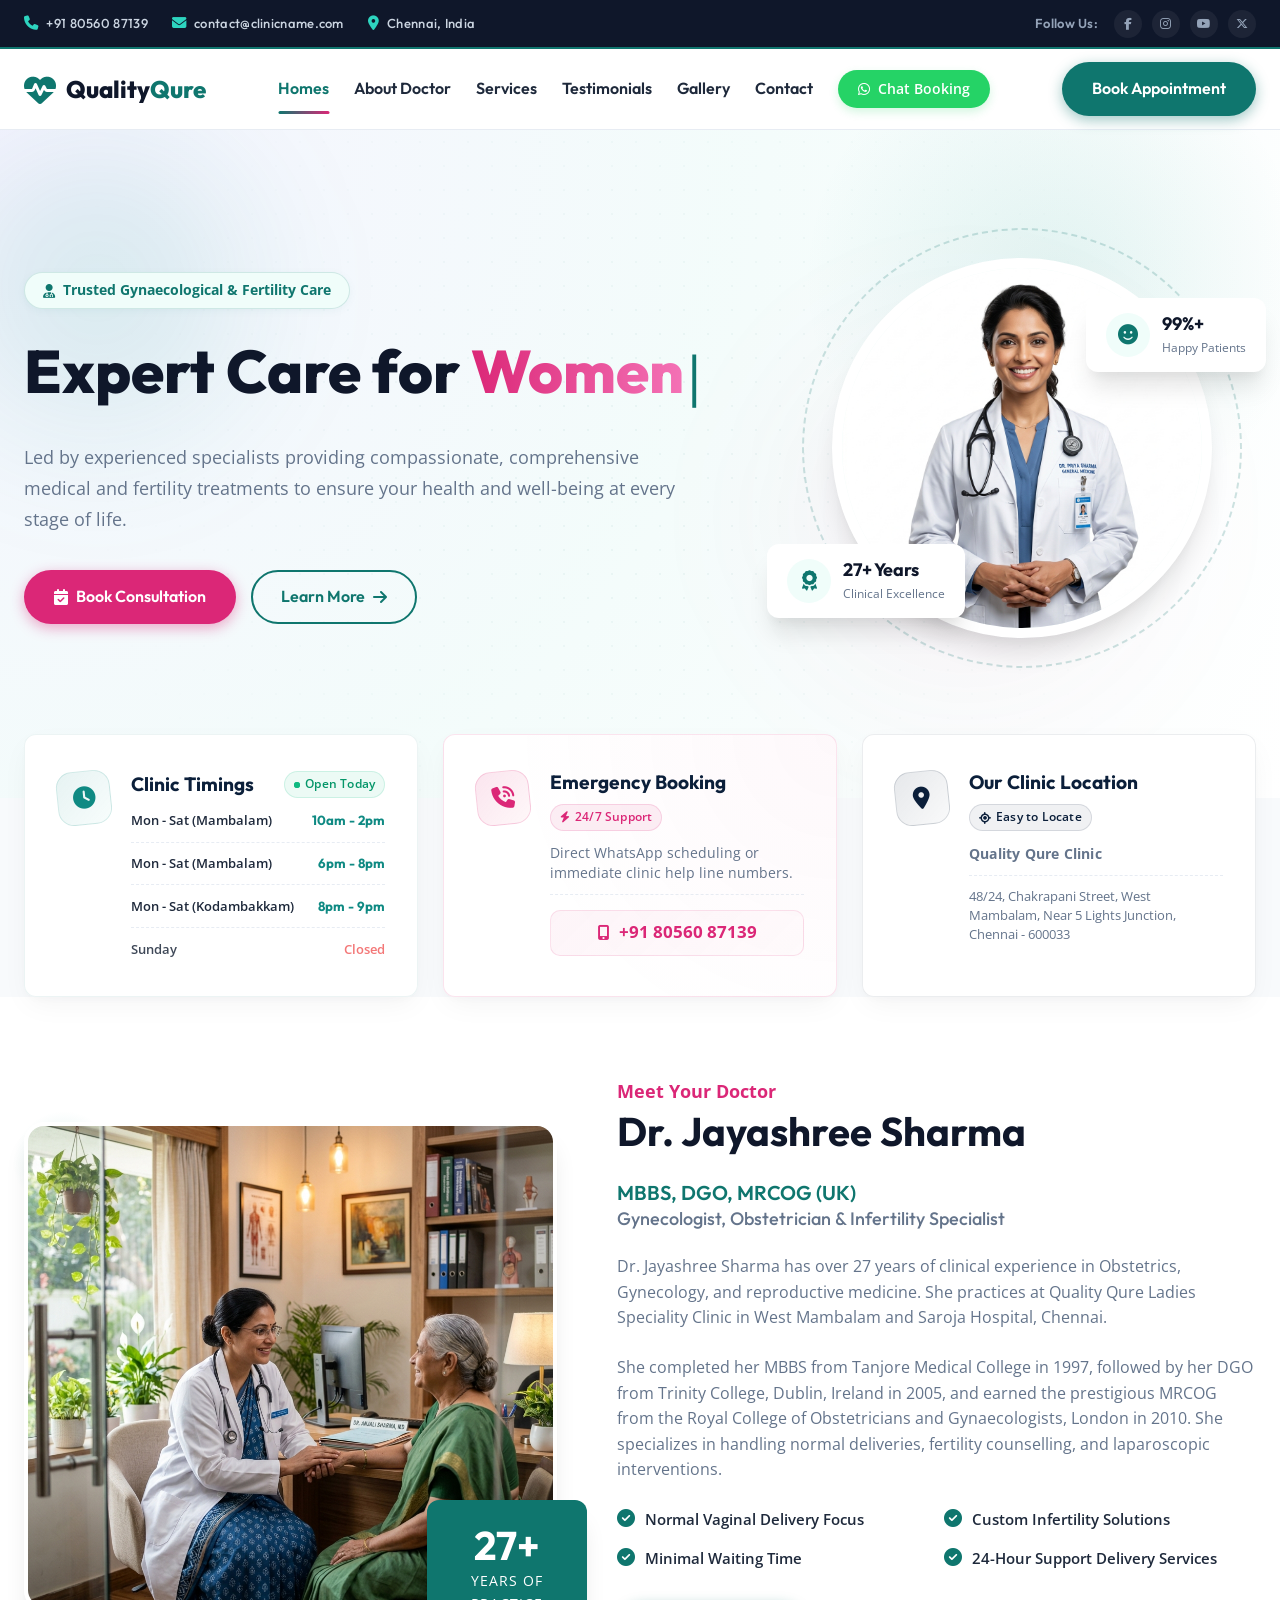
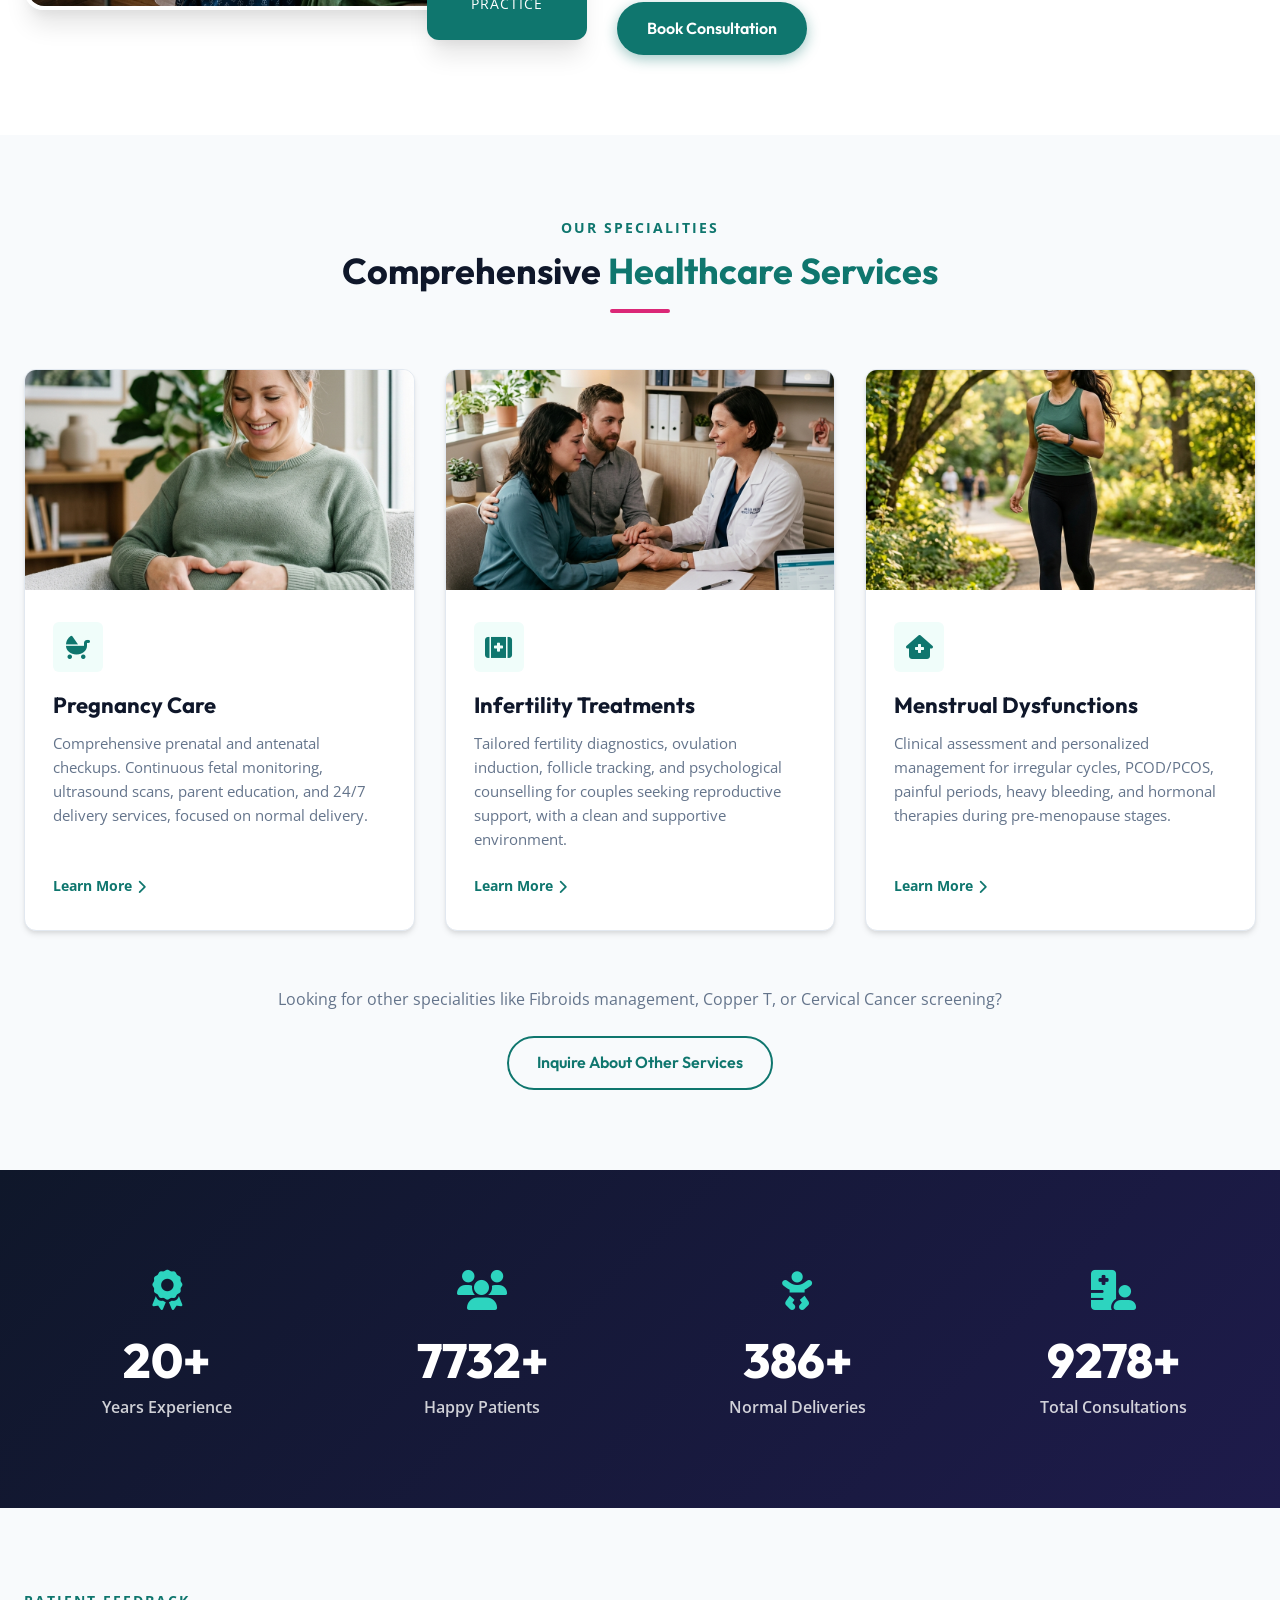
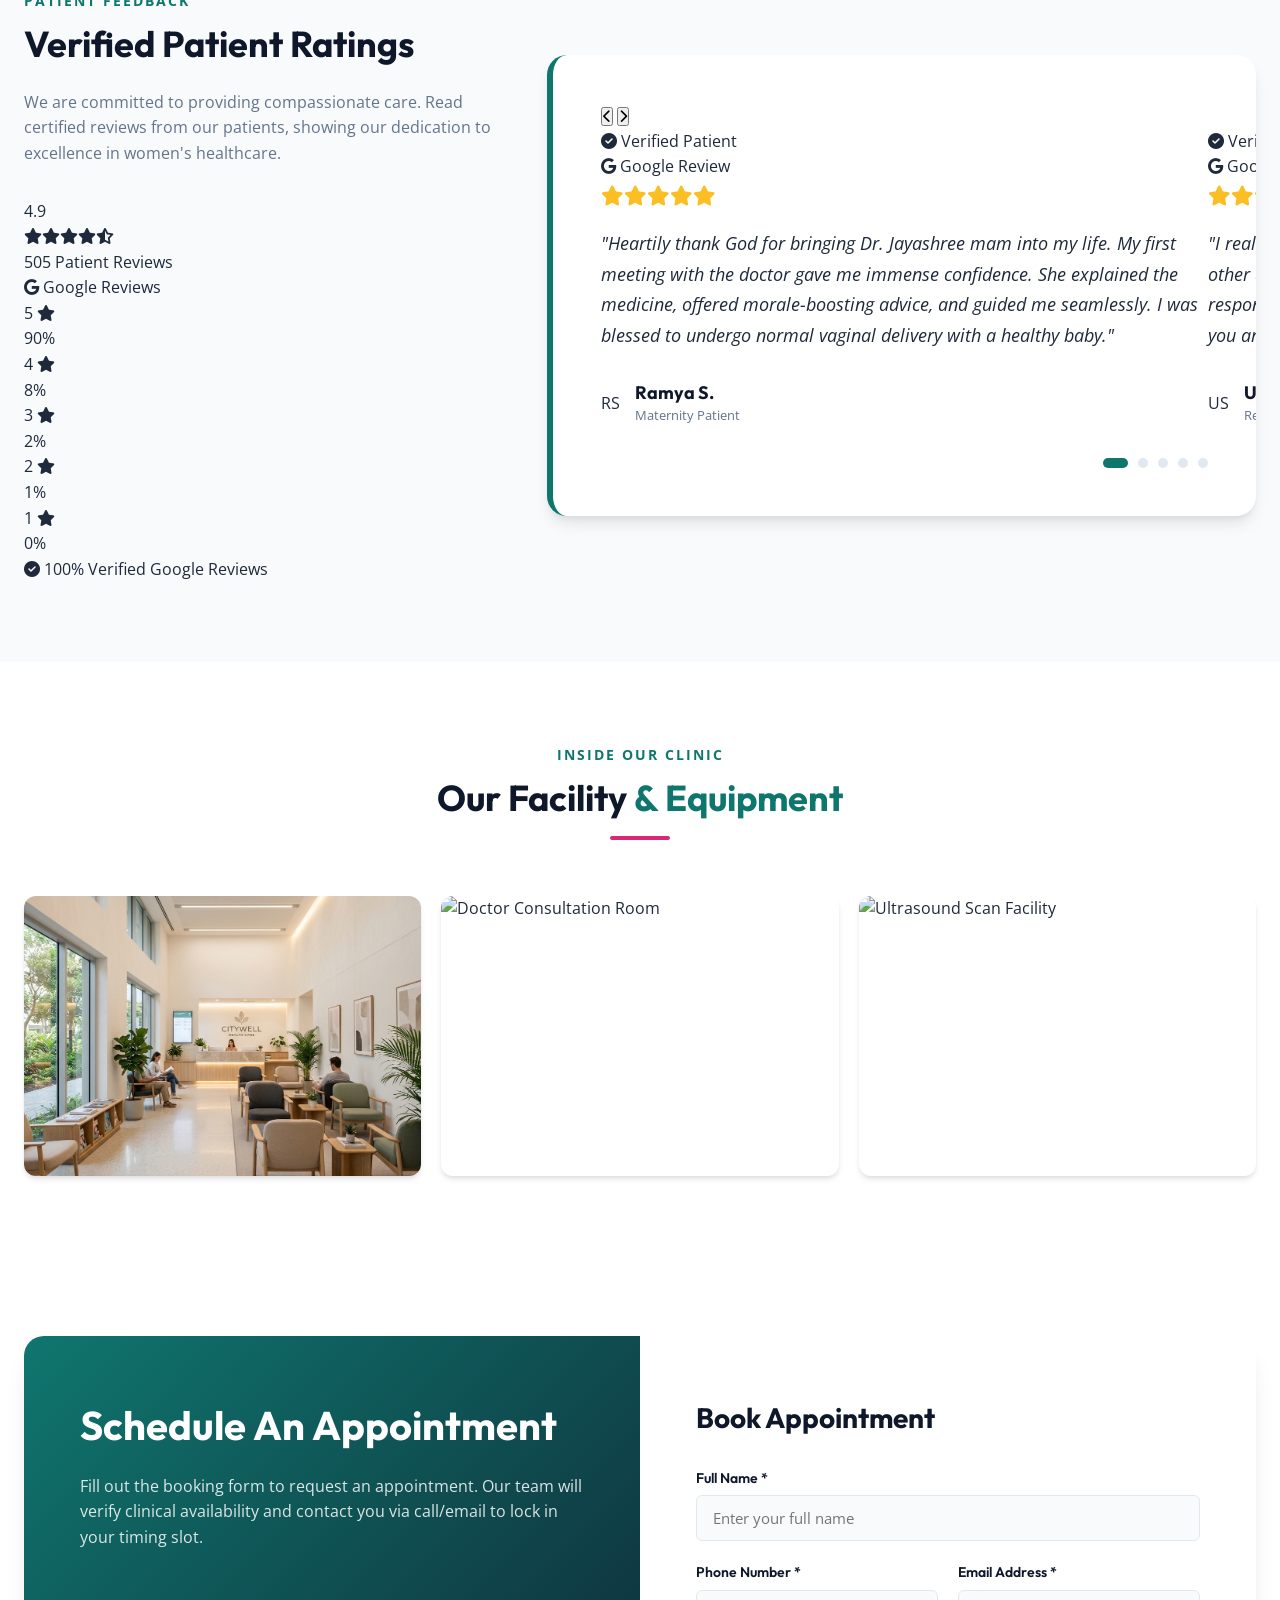
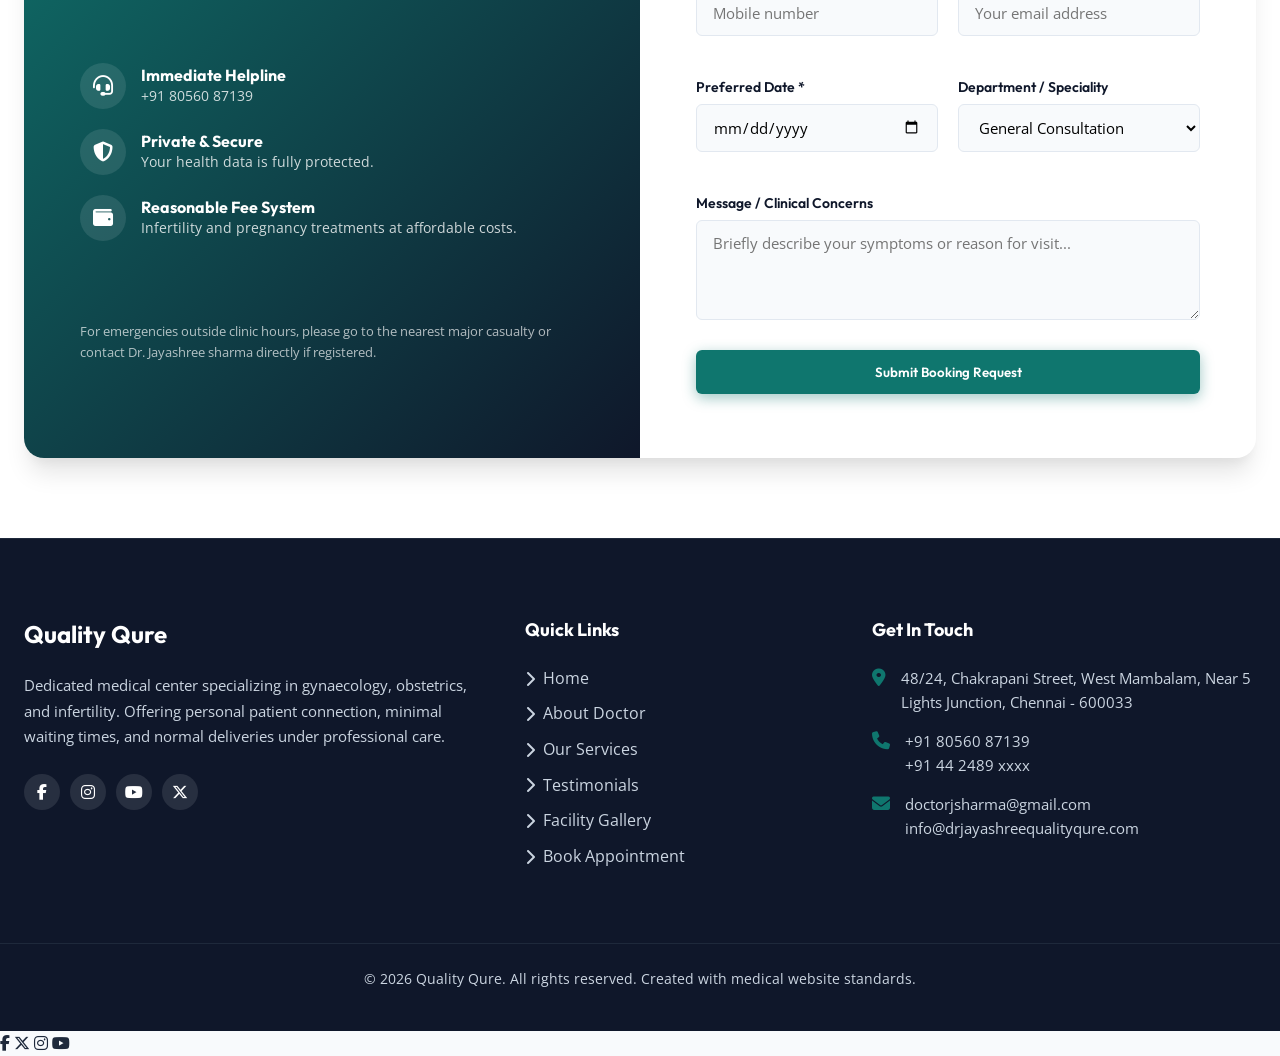
==== commit c8df5858: "s added" ====
--- a/index.html
+++ b/index.html
@@ -56,7 +56,7 @@
 
       <!-- Desktop Navigation Menu -->
       <nav class="nav-menu">
-        <a href="index.html" class="nav-link active">Home</a>
+        <a href="index.html" class="nav-link active">Homes</a>
         <a href="about.html" class="nav-link">About Doctor</a>
         <a href="services.html" class="nav-link">Services</a>
         <a href="testimonials.html" class="nav-link">Testimonials</a>
